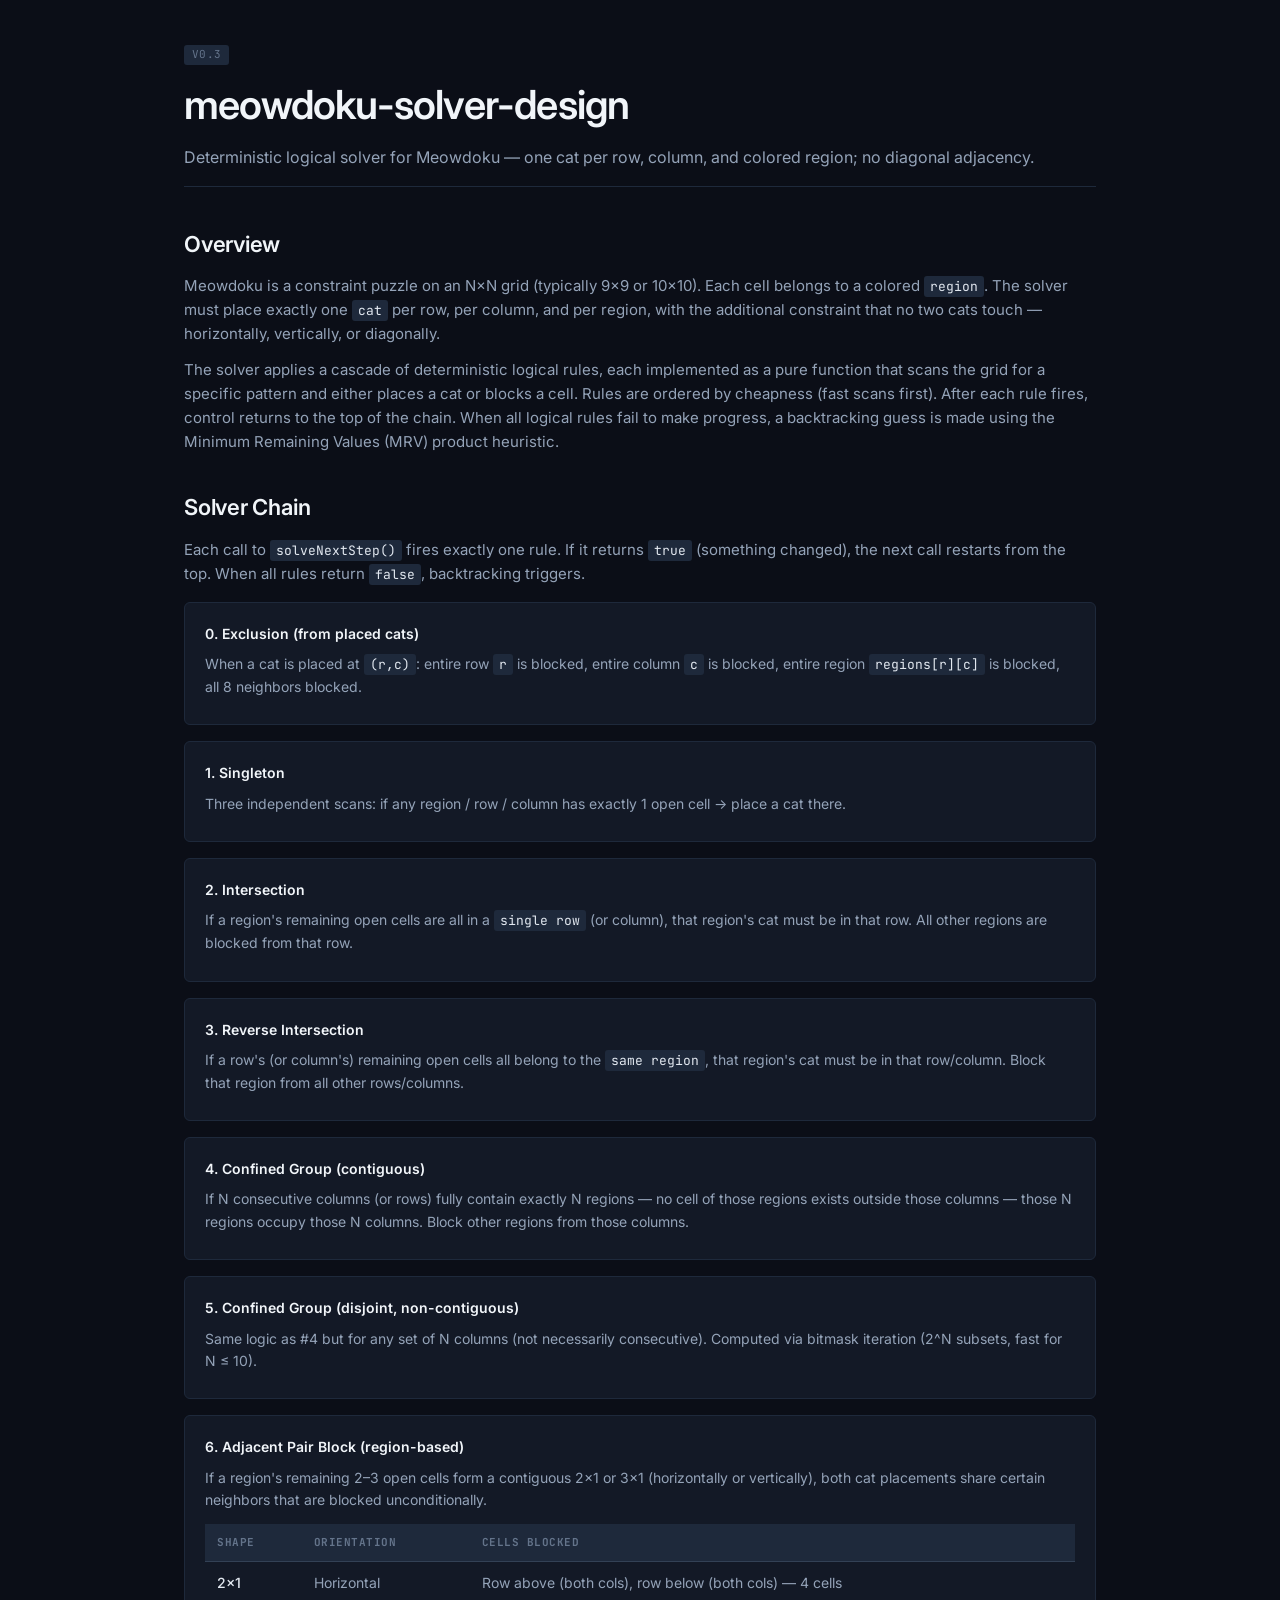
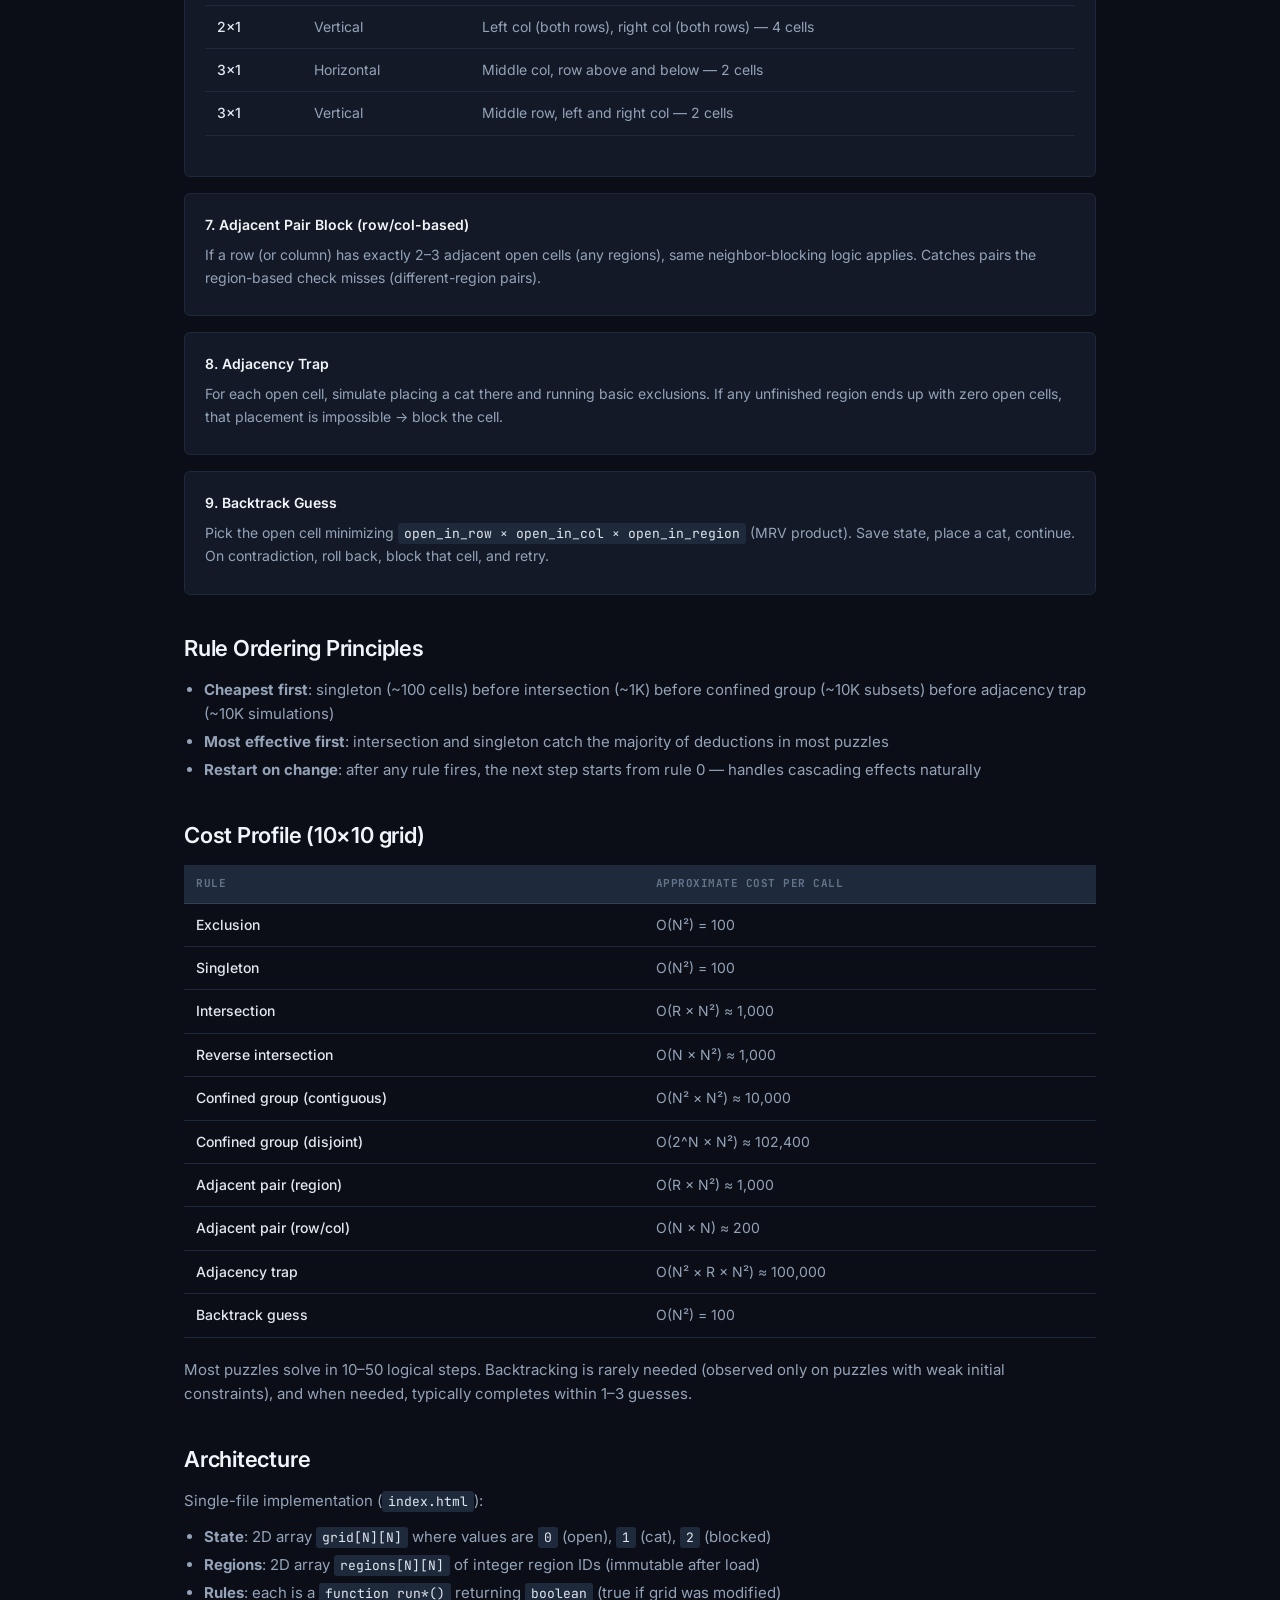
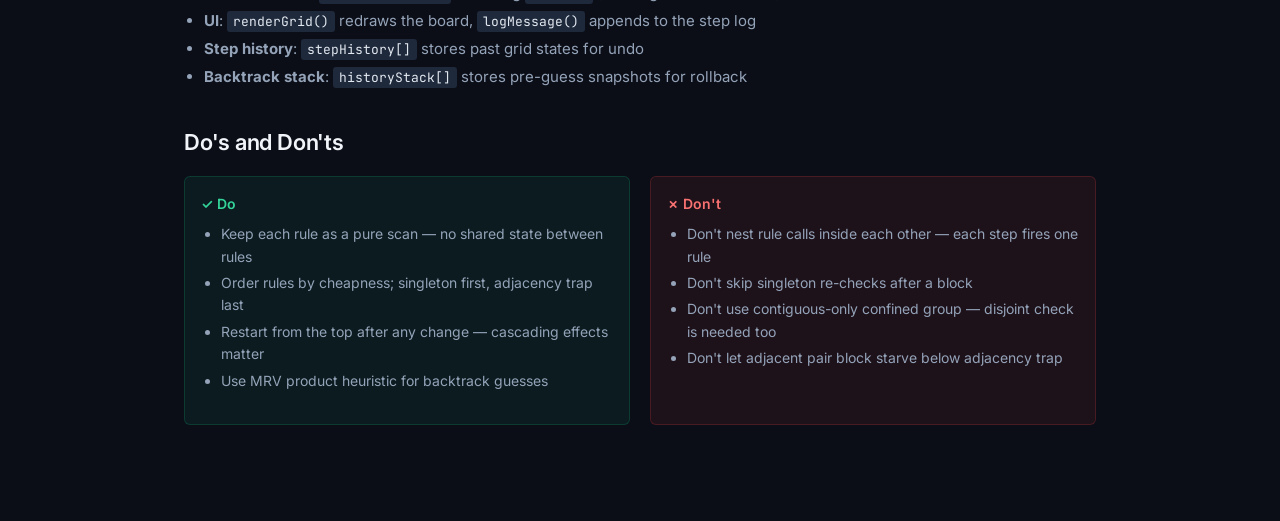
==== design.html @ a6d2b467 "Add design.html — solver architecture reference page" ====
<!DOCTYPE html>
<html lang="en">
<head>
<meta charset="UTF-8">
<meta name="viewport" content="width=device-width, initial-scale=1.0">
<title>Meowdoku Solver — Design</title>
<style>
  @import url('https://fonts.googleapis.com/css2?family=Inter:wght@400;500;600;700&family=JetBrains+Mono:wght@400;500&display=swap');
  * { margin: 0; padding: 0; box-sizing: border-box; }
  body { background: #0b0e17; color: #e2e8f0; font-family: Inter, system-ui, sans-serif; line-height: 1.6; padding: 0; }
  .container { max-width: 960px; margin: 0 auto; padding: 40px 24px 80px; }
  h1 { font-size: 40px; font-weight: 600; letter-spacing: -0.8px; margin-bottom: 8px; color: #f1f5f9; }
  .subtitle { color: #94a3b8; font-size: 16px; margin-bottom: 40px; border-bottom: 1px solid #1e293b; padding-bottom: 16px; }
  h2 { font-size: 22px; font-weight: 600; letter-spacing: -0.22px; margin-top: 36px; margin-bottom: 12px; color: #f1f5f9; }
  h3 { font-size: 16px; font-weight: 600; margin-top: 24px; margin-bottom: 8px; color: #cbd5e1; }
  p, li { color: #94a3b8; font-size: 15px; }
  p { margin-bottom: 12px; }
  ul, ol { padding-left: 20px; margin-bottom: 16px; }
  li { margin-bottom: 4px; }
  .mono { font-family: 'JetBrains Mono', monospace; font-size: 13px; color: #e2e8f0; background: #1e293b; padding: 2px 6px; border-radius: 3px; }
  .tag { display: inline-block; background: #1e293b; color: #64748b; font-family: 'JetBrains Mono', monospace; font-size: 11px; padding: 1px 8px; border-radius: 3px; letter-spacing: 0.3px; text-transform: uppercase; margin-bottom: 8px; }
  table { width: 100%; border-collapse: collapse; margin: 12px 0 20px; font-size: 14px; }
  th { background: #1e293b; color: #64748b; font-family: 'JetBrains Mono', monospace; font-size: 11px; text-transform: uppercase; letter-spacing: 0.5px; padding: 10px 12px; text-align: left; border-bottom: 1px solid #334155; }
  td { padding: 10px 12px; border-bottom: 1px solid #1e293b; color: #94a3b8; }
  td:first-child { color: #e2e8f0; font-weight: 500; }
  .card { background: #131926; border: 1px solid #1e293b; border-radius: 6px; padding: 20px; margin: 16px 0; }
  .card-title { font-size: 14px; font-weight: 600; color: #f1f5f9; margin-bottom: 8px; }
  .card p { margin-bottom: 6px; font-size: 14px; }
  .do-dont { display: grid; grid-template-columns: 1fr 1fr; gap: 20px; margin: 16px 0; }
  .do-box { background: rgba(16,185,129,0.08); border: 1px solid rgba(16,185,129,0.2); border-radius: 6px; padding: 16px; }
  .dont-box { background: rgba(239,68,68,0.08); border: 1px solid rgba(239,68,68,0.2); border-radius: 6px; padding: 16px; }
  .do-box .card-title { color: #34d399; }
  .dont-box .card-title { color: #f87171; }
  .do-box li, .dont-box li { font-size: 14px; }
  .rule-table td:nth-child(2) { font-family: 'JetBrains Mono', monospace; font-size: 12px; color: #64748b; }
  @media (max-width: 640px) { .do-dont { grid-template-columns: 1fr; } }
</style>
</head>
<body>
<div class="container">
  <span class="tag">v0.3</span>
  <h1>meowdoku-solver-design</h1>
  <div class="subtitle">Deterministic logical solver for Meowdoku — one cat per row, column, and colored region; no diagonal adjacency.</div>

  <h2>Overview</h2>
  <p>Meowdoku is a constraint puzzle on an N×N grid (typically 9×9 or 10×10). Each cell belongs to a colored <span class="mono">region</span>. The solver must place exactly one <span class="mono">cat</span> per row, per column, and per region, with the additional constraint that no two cats touch — horizontally, vertically, or diagonally.</p>
  <p>The solver applies a cascade of deterministic logical rules, each implemented as a pure function that scans the grid for a specific pattern and either places a cat or blocks a cell. Rules are ordered by cheapness (fast scans first). After each rule fires, control returns to the top of the chain. When all logical rules fail to make progress, a backtracking guess is made using the Minimum Remaining Values (MRV) product heuristic.</p>

  <h2>Solver Chain</h2>
  <p>Each call to <span class="mono">solveNextStep()</span> fires exactly one rule. If it returns <span class="mono">true</span> (something changed), the next call restarts from the top. When all rules return <span class="mono">false</span>, backtracking triggers.</p>

  <div class="card">
    <div class="card-title">0. Exclusion (from placed cats)</div>
    <p>When a cat is placed at <span class="mono">(r,c)</span>: entire row <span class="mono">r</span> is blocked, entire column <span class="mono">c</span> is blocked, entire region <span class="mono">regions[r][c]</span> is blocked, all 8 neighbors blocked.</p>
  </div>

  <div class="card">
    <div class="card-title">1. Singleton</div>
    <p>Three independent scans: if any region / row / column has exactly 1 open cell → place a cat there.</p>
  </div>

  <div class="card">
    <div class="card-title">2. Intersection</div>
    <p>If a region's remaining open cells are all in a <span class="mono">single row</span> (or column), that region's cat must be in that row. All other regions are blocked from that row.</p>
  </div>

  <div class="card">
    <div class="card-title">3. Reverse Intersection</div>
    <p>If a row's (or column's) remaining open cells all belong to the <span class="mono">same region</span>, that region's cat must be in that row/column. Block that region from all other rows/columns.</p>
  </div>

  <div class="card">
    <div class="card-title">4. Confined Group (contiguous)</div>
    <p>If N consecutive columns (or rows) fully contain exactly N regions — no cell of those regions exists outside those columns — those N regions occupy those N columns. Block other regions from those columns.</p>
  </div>

  <div class="card">
    <div class="card-title">5. Confined Group (disjoint, non-contiguous)</div>
    <p>Same logic as #4 but for any set of N columns (not necessarily consecutive). Computed via bitmask iteration (2^N subsets, fast for N ≤ 10).</p>
  </div>

  <div class="card">
    <div class="card-title">6. Adjacent Pair Block (region-based)</div>
    <p>If a region's remaining 2–3 open cells form a contiguous 2×1 or 3×1 (horizontally or vertically), both cat placements share certain neighbors that are blocked unconditionally.</p>
    <table>
      <tr><th>Shape</th><th>Orientation</th><th>Cells blocked</th></tr>
      <tr><td>2×1</td><td>Horizontal</td><td>Row above (both cols), row below (both cols) — 4 cells</td></tr>
      <tr><td>2×1</td><td>Vertical</td><td>Left col (both rows), right col (both rows) — 4 cells</td></tr>
      <tr><td>3×1</td><td>Horizontal</td><td>Middle col, row above and below — 2 cells</td></tr>
      <tr><td>3×1</td><td>Vertical</td><td>Middle row, left and right col — 2 cells</td></tr>
    </table>
  </div>

  <div class="card">
    <div class="card-title">7. Adjacent Pair Block (row/col-based)</div>
    <p>If a row (or column) has exactly 2–3 adjacent open cells (any regions), same neighbor-blocking logic applies. Catches pairs the region-based check misses (different-region pairs).</p>
  </div>

  <div class="card">
    <div class="card-title">8. Adjacency Trap</div>
    <p>For each open cell, simulate placing a cat there and running basic exclusions. If any unfinished region ends up with zero open cells, that placement is impossible → block the cell.</p>
  </div>

  <div class="card">
    <div class="card-title">9. Backtrack Guess</div>
    <p>Pick the open cell minimizing <span class="mono">open_in_row × open_in_col × open_in_region</span> (MRV product). Save state, place a cat, continue. On contradiction, roll back, block that cell, and retry.</p>
  </div>

  <h2>Rule Ordering Principles</h2>
  <ul>
    <li><strong>Cheapest first</strong>: singleton (~100 cells) before intersection (~1K) before confined group (~10K subsets) before adjacency trap (~10K simulations)</li>
    <li><strong>Most effective first</strong>: intersection and singleton catch the majority of deductions in most puzzles</li>
    <li><strong>Restart on change</strong>: after any rule fires, the next step starts from rule 0 — handles cascading effects naturally</li>
  </ul>

  <h2>Cost Profile (10×10 grid)</h2>
  <table>
    <tr><th>Rule</th><th>Approximate cost per call</th></tr>
    <tr><td>Exclusion</td><td>O(N²) = 100</td></tr>
    <tr><td>Singleton</td><td>O(N²) = 100</td></tr>
    <tr><td>Intersection</td><td>O(R × N²) ≈ 1,000</td></tr>
    <tr><td>Reverse intersection</td><td>O(N × N²) ≈ 1,000</td></tr>
    <tr><td>Confined group (contiguous)</td><td>O(N² × N²) ≈ 10,000</td></tr>
    <tr><td>Confined group (disjoint)</td><td>O(2^N × N²) ≈ 102,400</td></tr>
    <tr><td>Adjacent pair (region)</td><td>O(R × N²) ≈ 1,000</td></tr>
    <tr><td>Adjacent pair (row/col)</td><td>O(N × N) ≈ 200</td></tr>
    <tr><td>Adjacency trap</td><td>O(N² × R × N²) ≈ 100,000</td></tr>
    <tr><td>Backtrack guess</td><td>O(N²) = 100</td></tr>
  </table>
  <p>Most puzzles solve in 10–50 logical steps. Backtracking is rarely needed (observed only on puzzles with weak initial constraints), and when needed, typically completes within 1–3 guesses.</p>

  <h2>Architecture</h2>
  <p>Single-file implementation (<span class="mono">index.html</span>):</p>
  <ul>
    <li><strong>State</strong>: 2D array <span class="mono">grid[N][N]</span> where values are <span class="mono">0</span> (open), <span class="mono">1</span> (cat), <span class="mono">2</span> (blocked)</li>
    <li><strong>Regions</strong>: 2D array <span class="mono">regions[N][N]</span> of integer region IDs (immutable after load)</li>
    <li><strong>Rules</strong>: each is a <span class="mono">function run*()</span> returning <span class="mono">boolean</span> (true if grid was modified)</li>
    <li><strong>UI</strong>: <span class="mono">renderGrid()</span> redraws the board, <span class="mono">logMessage()</span> appends to the step log</li>
    <li><strong>Step history</strong>: <span class="mono">stepHistory[]</span> stores past grid states for undo</li>
    <li><strong>Backtrack stack</strong>: <span class="mono">historyStack[]</span> stores pre-guess snapshots for rollback</li>
  </ul>

  <h2>Do's and Don'ts</h2>
  <div class="do-dont">
    <div class="do-box">
      <div class="card-title">✓ Do</div>
      <ul>
        <li>Keep each rule as a pure scan — no shared state between rules</li>
        <li>Order rules by cheapness; singleton first, adjacency trap last</li>
        <li>Restart from the top after any change — cascading effects matter</li>
        <li>Use MRV product heuristic for backtrack guesses</li>
      </ul>
    </div>
    <div class="dont-box">
      <div class="card-title">✗ Don't</div>
      <ul>
        <li>Don't nest rule calls inside each other — each step fires one rule</li>
        <li>Don't skip singleton re-checks after a block</li>
        <li>Don't use contiguous-only confined group — disjoint check is needed too</li>
        <li>Don't let adjacent pair block starve below adjacency trap</li>
      </ul>
    </div>
  </div>
</div>
</body>
</html>
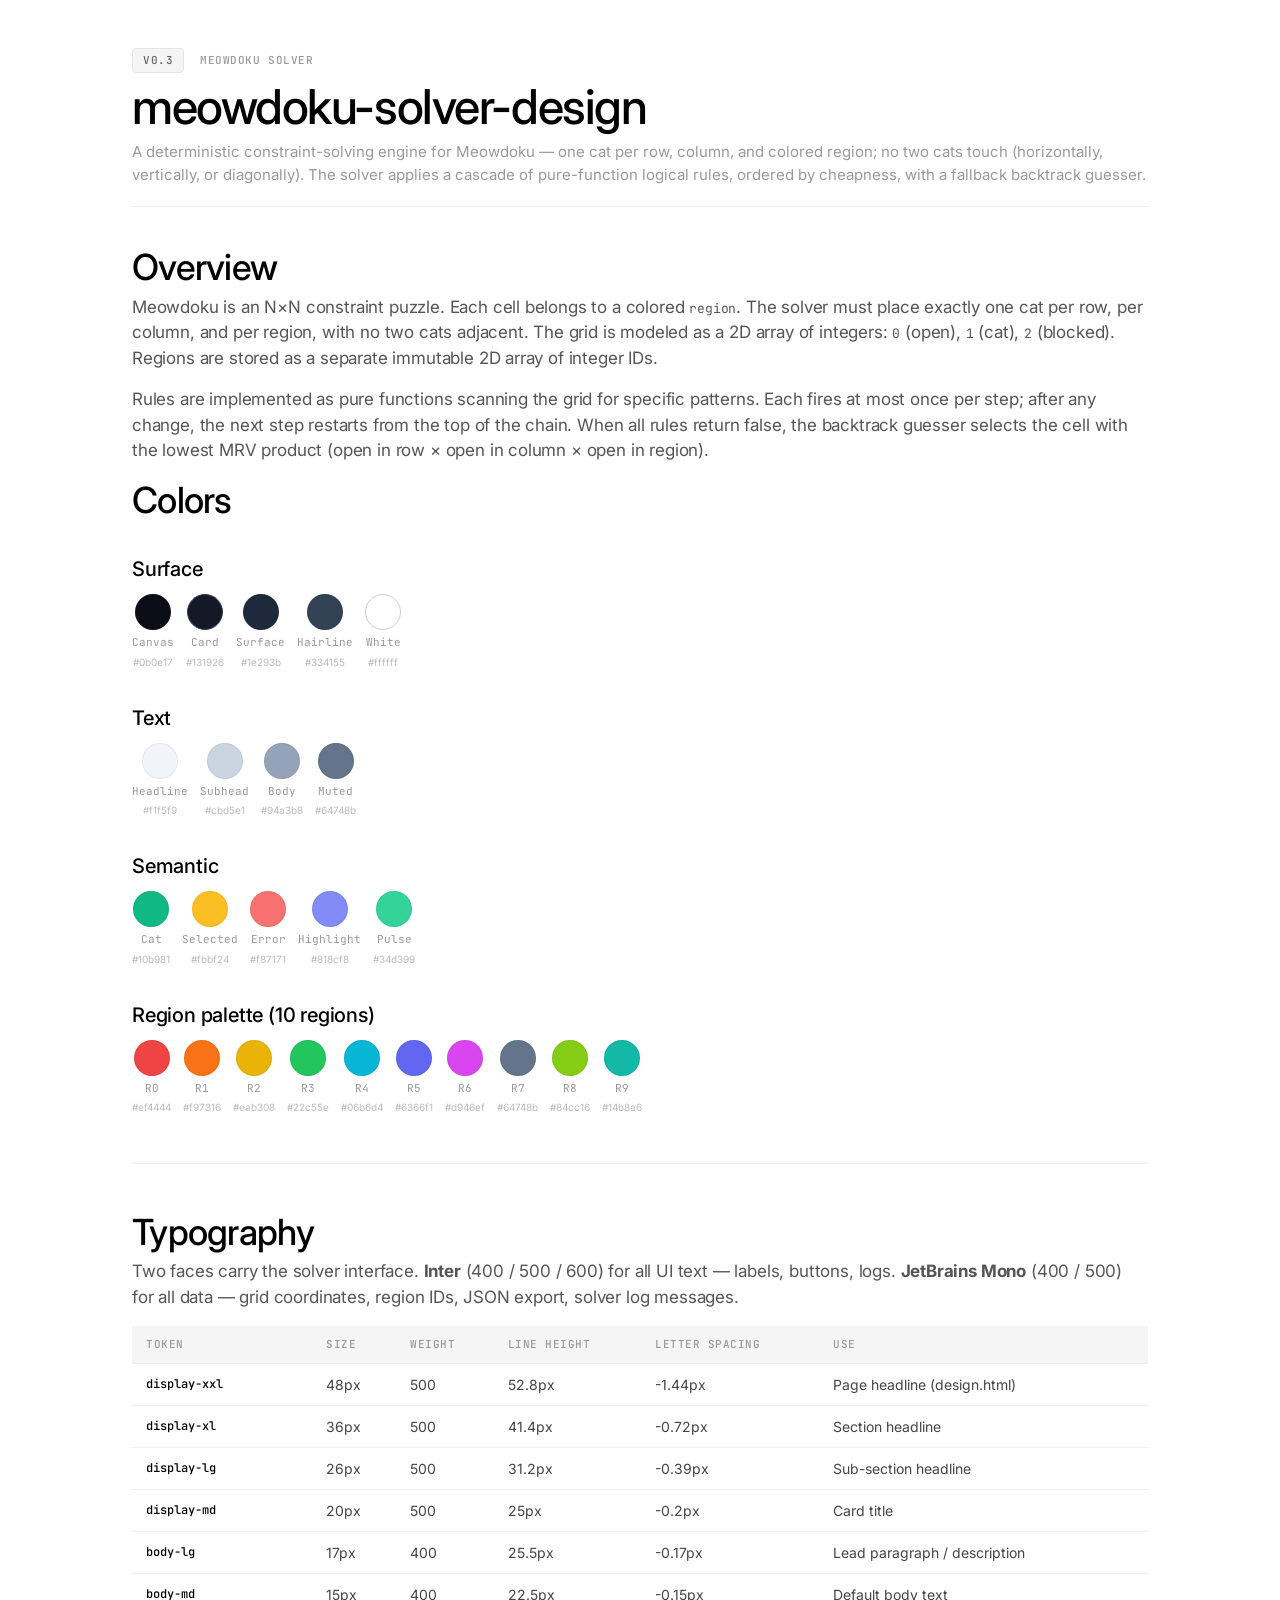
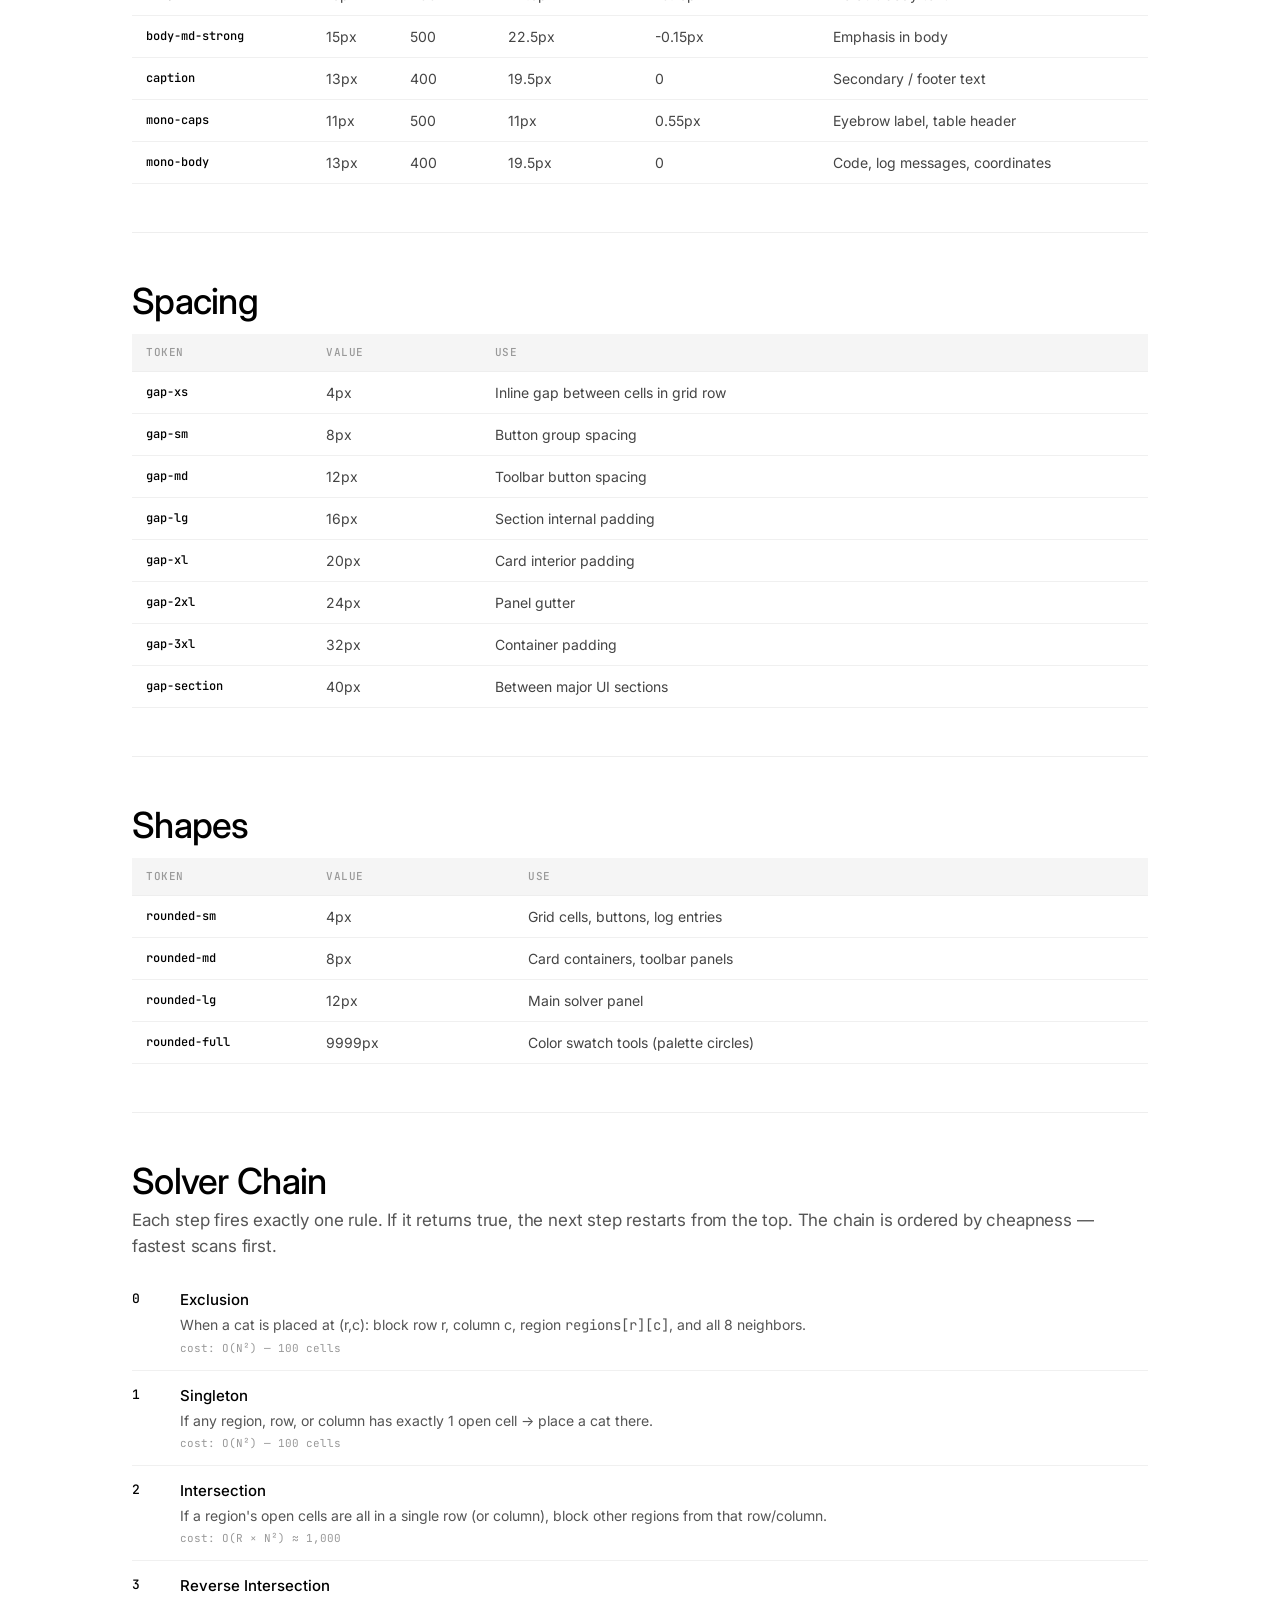
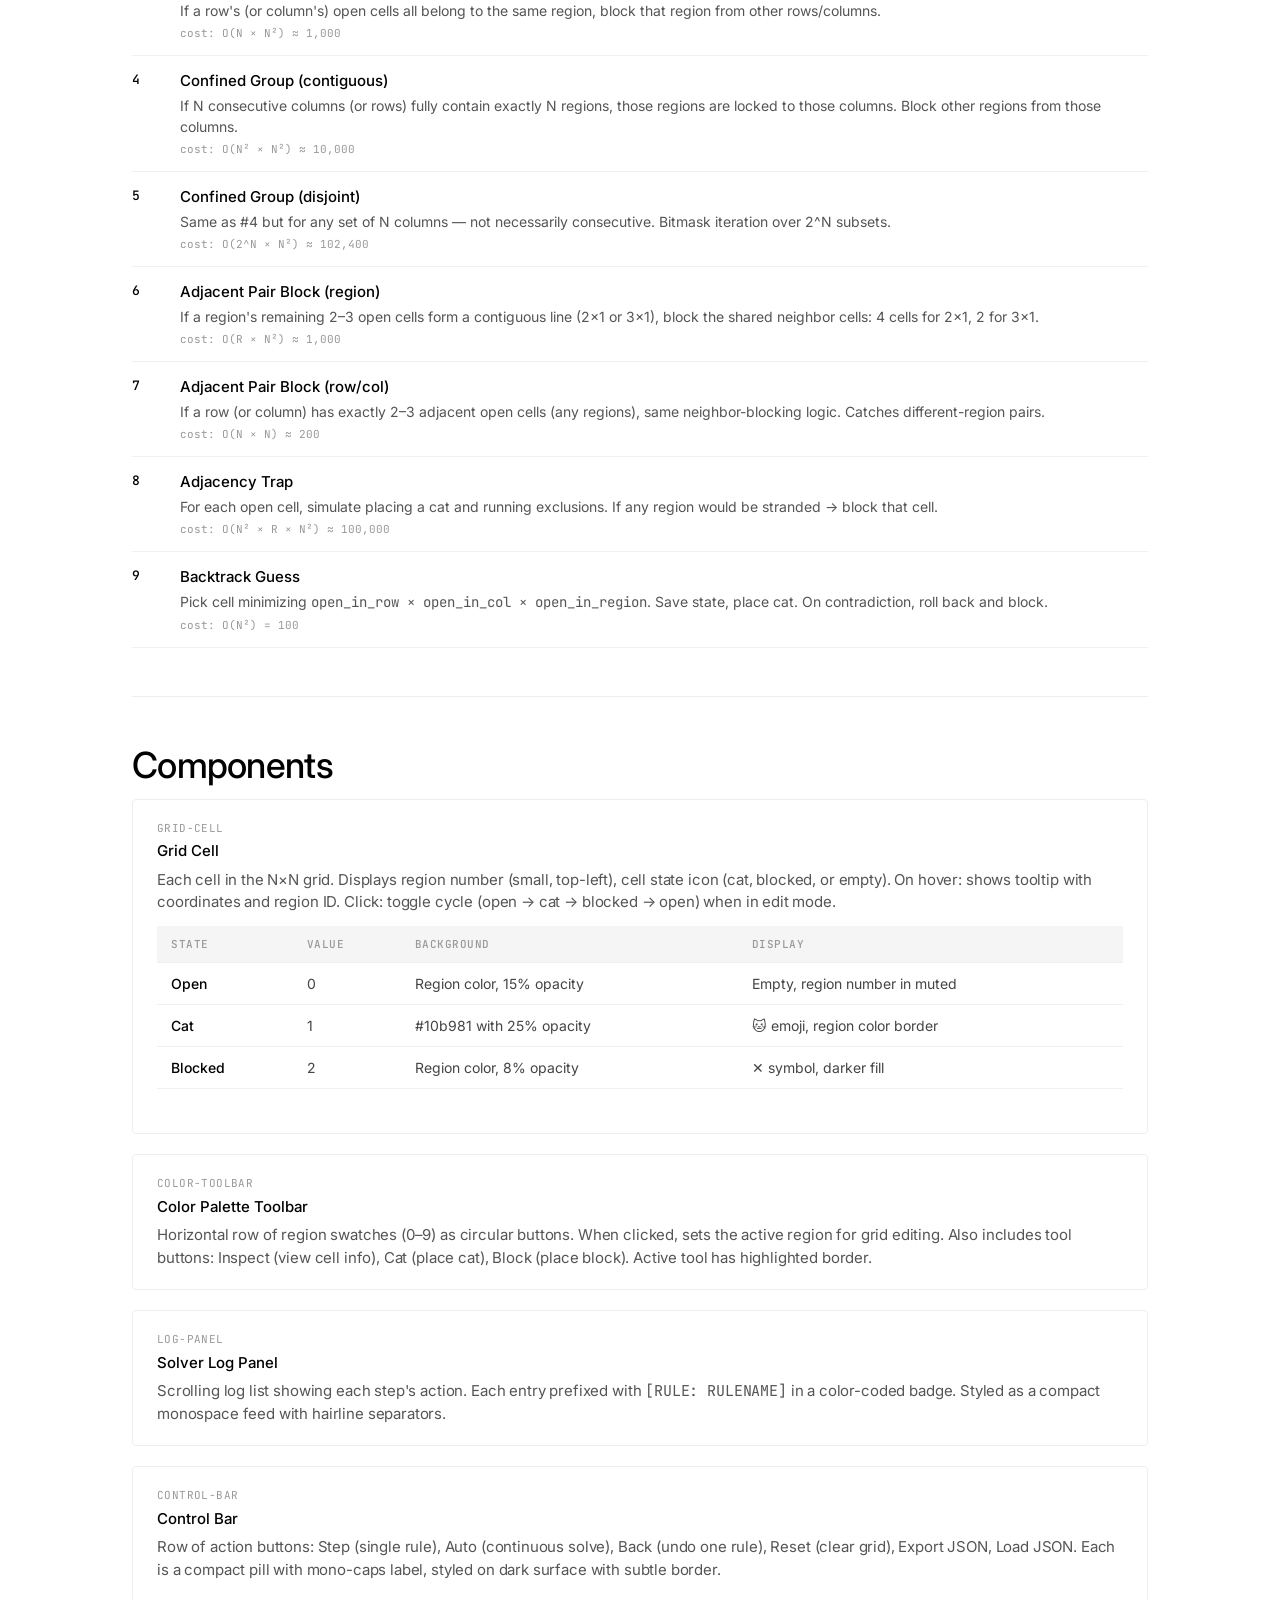
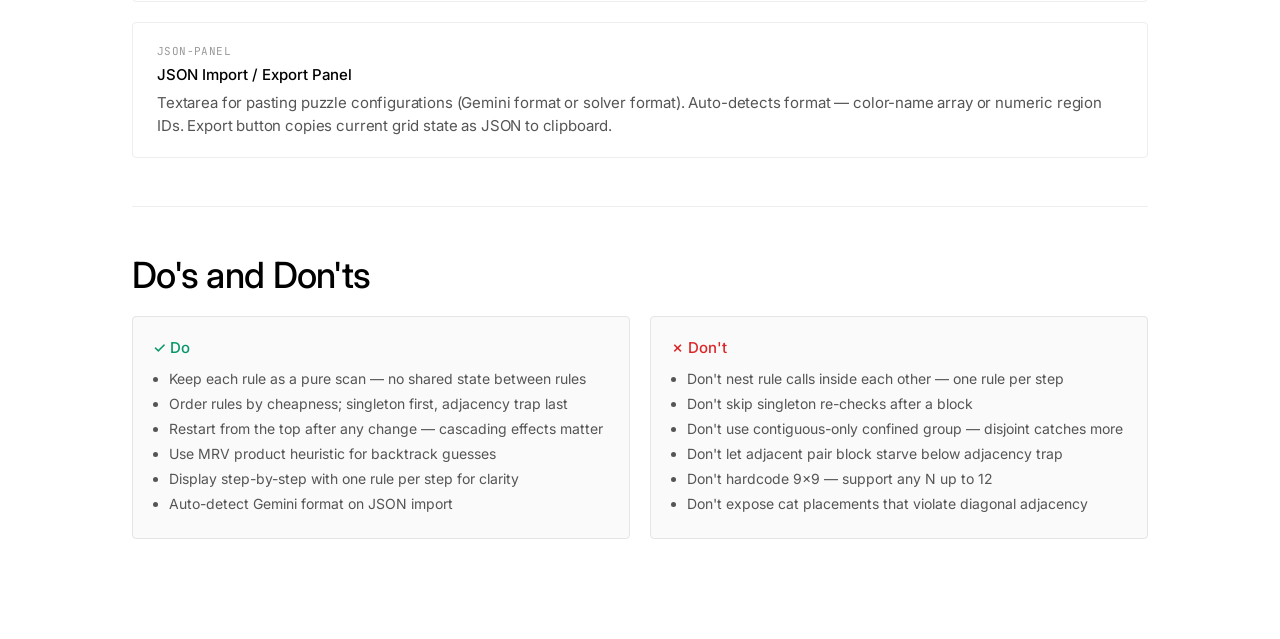
==== commit ee254592: "Rebuild design.html with structured design-system style matching DESIGN.md" ====
--- a/design.html
+++ b/design.html
@@ -3,144 +3,320 @@
 <head>
 <meta charset="UTF-8">
 <meta name="viewport" content="width=device-width, initial-scale=1.0">
-<title>Meowdoku Solver — Design</title>
+<title>Meowdoku Solver — Design System</title>
 <style>
   @import url('https://fonts.googleapis.com/css2?family=Inter:wght@400;500;600;700&family=JetBrains+Mono:wght@400;500&display=swap');
   * { margin: 0; padding: 0; box-sizing: border-box; }
-  body { background: #0b0e17; color: #e2e8f0; font-family: Inter, system-ui, sans-serif; line-height: 1.6; padding: 0; }
-  .container { max-width: 960px; margin: 0 auto; padding: 40px 24px 80px; }
-  h1 { font-size: 40px; font-weight: 600; letter-spacing: -0.8px; margin-bottom: 8px; color: #f1f5f9; }
-  .subtitle { color: #94a3b8; font-size: 16px; margin-bottom: 40px; border-bottom: 1px solid #1e293b; padding-bottom: 16px; }
-  h2 { font-size: 22px; font-weight: 600; letter-spacing: -0.22px; margin-top: 36px; margin-bottom: 12px; color: #f1f5f9; }
-  h3 { font-size: 16px; font-weight: 600; margin-top: 24px; margin-bottom: 8px; color: #cbd5e1; }
-  p, li { color: #94a3b8; font-size: 15px; }
-  p { margin-bottom: 12px; }
-  ul, ol { padding-left: 20px; margin-bottom: 16px; }
-  li { margin-bottom: 4px; }
-  .mono { font-family: 'JetBrains Mono', monospace; font-size: 13px; color: #e2e8f0; background: #1e293b; padding: 2px 6px; border-radius: 3px; }
-  .tag { display: inline-block; background: #1e293b; color: #64748b; font-family: 'JetBrains Mono', monospace; font-size: 11px; padding: 1px 8px; border-radius: 3px; letter-spacing: 0.3px; text-transform: uppercase; margin-bottom: 8px; }
-  table { width: 100%; border-collapse: collapse; margin: 12px 0 20px; font-size: 14px; }
-  th { background: #1e293b; color: #64748b; font-family: 'JetBrains Mono', monospace; font-size: 11px; text-transform: uppercase; letter-spacing: 0.5px; padding: 10px 12px; text-align: left; border-bottom: 1px solid #334155; }
-  td { padding: 10px 12px; border-bottom: 1px solid #1e293b; color: #94a3b8; }
-  td:first-child { color: #e2e8f0; font-weight: 500; }
-  .card { background: #131926; border: 1px solid #1e293b; border-radius: 6px; padding: 20px; margin: 16px 0; }
-  .card-title { font-size: 14px; font-weight: 600; color: #f1f5f9; margin-bottom: 8px; }
-  .card p { margin-bottom: 6px; font-size: 14px; }
-  .do-dont { display: grid; grid-template-columns: 1fr 1fr; gap: 20px; margin: 16px 0; }
-  .do-box { background: rgba(16,185,129,0.08); border: 1px solid rgba(16,185,129,0.2); border-radius: 6px; padding: 16px; }
-  .dont-box { background: rgba(239,68,68,0.08); border: 1px solid rgba(239,68,68,0.2); border-radius: 6px; padding: 16px; }
-  .do-box .card-title { color: #34d399; }
-  .dont-box .card-title { color: #f87171; }
-  .do-box li, .dont-box li { font-size: 14px; }
-  .rule-table td:nth-child(2) { font-family: 'JetBrains Mono', monospace; font-size: 12px; color: #64748b; }
+  body { background: #ffffff; color: #000000; font-family: Inter, system-ui, sans-serif; line-height: 1.5; }
+  .container { max-width: 1080px; margin: 0 auto; padding: 48px 32px 80px; }
+
+  /* ─── Typography ─── */
+  .display-xxl { font-size: 48px; font-weight: 500; line-height: 1.1; letter-spacing: -1.44px; margin-bottom: 8px; }
+  .display-xl  { font-size: 36px; font-weight: 500; line-height: 1.15; letter-spacing: -0.72px; margin-bottom: 6px; }
+  .display-lg  { font-size: 26px; font-weight: 500; line-height: 1.2; letter-spacing: -0.39px; margin-top: 48px; margin-bottom: 12px; }
+  .display-md  { font-size: 20px; font-weight: 500; line-height: 1.25; letter-spacing: -0.2px; margin-top: 36px; margin-bottom: 8px; }
+  .body-lg    { font-size: 17px; font-weight: 400; line-height: 1.5; letter-spacing: -0.17px; color: #555555; margin-bottom: 16px; }
+  .body-md    { font-size: 15px; font-weight: 400; line-height: 1.5; letter-spacing: -0.15px; color: #555555; }
+  .caption    { font-size: 13px; font-weight: 400; line-height: 1.5; color: #999999; }
+  .mono-caps  { font-family: 'JetBrains Mono', monospace; font-size: 11px; font-weight: 500; text-transform: uppercase; letter-spacing: 0.55px; color: #999999; }
+
+  /* ─── Layout ─── */
+  .meta-bar { display: flex; gap: 16px; align-items: center; margin-bottom: 8px; flex-wrap: wrap; }
+  .badge { display: inline-block; background: #f5f5f5; color: #666666; font-family: 'JetBrains Mono', monospace; font-size: 11px; font-weight: 500; text-transform: uppercase; letter-spacing: 0.5px; padding: 3px 10px; border-radius: 4px; border: 1px solid #e5e5e5; }
+  .subtitle { color: #999999; font-size: 15px; margin-bottom: 40px; border-bottom: 1px solid #eeeeee; padding-bottom: 20px; }
+
+  /* ─── Swatch ─── */
+  .swatch-row { display: flex; gap: 12px; flex-wrap: wrap; margin: 12px 0 20px; }
+  .swatch { display: flex; flex-direction: column; align-items: center; gap: 4px; }
+  .swatch-circle { width: 36px; height: 36px; border-radius: 50%; border: 1px solid rgba(0,0,0,0.06); }
+  .swatch-label { font-size: 11px; font-family: 'JetBrains Mono', monospace; color: #999999; }
+  .swatch-token { font-size: 10px; color: #bbbbbb; }
+
+  /* ─── Tables ─── */
+  table { width: 100%; border-collapse: collapse; margin: 12px 0 24px; font-size: 14px; }
+  th { background: #f5f5f5; color: #999999; font-family: 'JetBrains Mono', monospace; font-size: 11px; text-transform: uppercase; letter-spacing: 0.5px; padding: 10px 14px; text-align: left; border-bottom: 1px solid #eeeeee; font-weight: 500; }
+  td { padding: 10px 14px; border-bottom: 1px solid #f0f0f0; color: #444444; font-size: 14px; }
+  td:first-child { font-weight: 500; color: #000000; }
+  .token-col { font-family: 'JetBrains Mono', monospace; font-size: 12px; color: #666666; width: 180px; }
+
+  /* ─── Cards ─── */
+  .card { background: #ffffff; border: 1px solid #eeeeee; border-radius: 4px; padding: 20px 24px; margin: 12px 0 20px; }
+  .card-title { font-size: 15px; font-weight: 500; margin-bottom: 6px; }
+  .card-mono { font-family: 'JetBrains Mono', monospace; font-size: 11px; text-transform: uppercase; letter-spacing: 0.4px; color: #999999; margin-bottom: 4px; }
+
+  /* ─── Rule components ─── */
+  .rule-step { display: flex; gap: 16px; padding: 14px 0; border-bottom: 1px solid #f0f0f0; align-items: flex-start; }
+  .rule-num { font-family: 'JetBrains Mono', monospace; font-size: 13px; font-weight: 500; color: #000000; min-width: 32px; }
+  .rule-content { flex: 1; }
+  .rule-name { font-weight: 500; font-size: 15px; }
+  .rule-desc { font-size: 14px; color: #555555; margin-top: 2px; }
+  .rule-cost { font-family: 'JetBrains Mono', monospace; font-size: 11px; color: #999999; margin-top: 4px; }
+
+  /* ─── Do/Dont ─── */
+  .do-dont { display: grid; grid-template-columns: 1fr 1fr; gap: 20px; margin: 20px 0; }
+  .do-box { background: #fafafa; border: 1px solid #e5e5e5; border-radius: 4px; padding: 20px; }
+  .dont-box { background: #fafafa; border: 1px solid #e5e5e5; border-radius: 4px; padding: 20px; }
+  .do-box .card-title { color: #059669; }
+  .dont-box .card-title { color: #dc2626; }
+  .do-box ul, .dont-box ul { padding-left: 16px; margin-top: 8px; }
+  .do-box li, .dont-box li { font-size: 14px; color: #555555; margin-bottom: 4px; }
+
+  /* ─── Grid preview ─── */
+  .grid-preview { display: inline-grid; gap: 2px; margin: 8px 0; }
+  .grid-preview .row { display: flex; gap: 2px; }
+  .grid-preview .cell { width: 28px; height: 28px; border-radius: 3px; display: flex; align-items: center; justify-content: center; font-size: 10px; font-family: 'JetBrains Mono', monospace; position: relative; }
+  .grid-preview .cat { background: #10b981; color: #fff; }
+  .grid-preview .blocked { background: #1e293b; color: #475569; }
+  .grid-preview .open { background: #1e293b; border: 1px solid #334155; }
+
+  .section-divider { border: none; border-top: 1px solid #eeeeee; margin: 48px 0; }
+
   @media (max-width: 640px) { .do-dont { grid-template-columns: 1fr; } }
 </style>
 </head>
 <body>
 <div class="container">
-  <span class="tag">v0.3</span>
-  <h1>meowdoku-solver-design</h1>
-  <div class="subtitle">Deterministic logical solver for Meowdoku — one cat per row, column, and colored region; no diagonal adjacency.</div>
-
-  <h2>Overview</h2>
-  <p>Meowdoku is a constraint puzzle on an N×N grid (typically 9×9 or 10×10). Each cell belongs to a colored <span class="mono">region</span>. The solver must place exactly one <span class="mono">cat</span> per row, per column, and per region, with the additional constraint that no two cats touch — horizontally, vertically, or diagonally.</p>
-  <p>The solver applies a cascade of deterministic logical rules, each implemented as a pure function that scans the grid for a specific pattern and either places a cat or blocks a cell. Rules are ordered by cheapness (fast scans first). After each rule fires, control returns to the top of the chain. When all logical rules fail to make progress, a backtracking guess is made using the Minimum Remaining Values (MRV) product heuristic.</p>
-
-  <h2>Solver Chain</h2>
-  <p>Each call to <span class="mono">solveNextStep()</span> fires exactly one rule. If it returns <span class="mono">true</span> (something changed), the next call restarts from the top. When all rules return <span class="mono">false</span>, backtracking triggers.</p>
-
-  <div class="card">
-    <div class="card-title">0. Exclusion (from placed cats)</div>
-    <p>When a cat is placed at <span class="mono">(r,c)</span>: entire row <span class="mono">r</span> is blocked, entire column <span class="mono">c</span> is blocked, entire region <span class="mono">regions[r][c]</span> is blocked, all 8 neighbors blocked.</p>
-  </div>
-
-  <div class="card">
-    <div class="card-title">1. Singleton</div>
-    <p>Three independent scans: if any region / row / column has exactly 1 open cell → place a cat there.</p>
-  </div>
-
-  <div class="card">
-    <div class="card-title">2. Intersection</div>
-    <p>If a region's remaining open cells are all in a <span class="mono">single row</span> (or column), that region's cat must be in that row. All other regions are blocked from that row.</p>
-  </div>
-
-  <div class="card">
-    <div class="card-title">3. Reverse Intersection</div>
-    <p>If a row's (or column's) remaining open cells all belong to the <span class="mono">same region</span>, that region's cat must be in that row/column. Block that region from all other rows/columns.</p>
-  </div>
-
-  <div class="card">
-    <div class="card-title">4. Confined Group (contiguous)</div>
-    <p>If N consecutive columns (or rows) fully contain exactly N regions — no cell of those regions exists outside those columns — those N regions occupy those N columns. Block other regions from those columns.</p>
-  </div>
-
-  <div class="card">
-    <div class="card-title">5. Confined Group (disjoint, non-contiguous)</div>
-    <p>Same logic as #4 but for any set of N columns (not necessarily consecutive). Computed via bitmask iteration (2^N subsets, fast for N ≤ 10).</p>
-  </div>
-
-  <div class="card">
-    <div class="card-title">6. Adjacent Pair Block (region-based)</div>
-    <p>If a region's remaining 2–3 open cells form a contiguous 2×1 or 3×1 (horizontally or vertically), both cat placements share certain neighbors that are blocked unconditionally.</p>
+
+  <!-- ─── Front Matter ─── -->
+  <div class="meta-bar">
+    <span class="badge">v0.3</span>
+    <span class="mono-caps">meowdoku solver</span>
+  </div>
+  <h1 class="display-xxl">meowdoku-solver-design</h1>
+  <div class="subtitle">A deterministic constraint-solving engine for Meowdoku — one cat per row, column, and colored region; no two cats touch (horizontally, vertically, or diagonally). The solver applies a cascade of pure-function logical rules, ordered by cheapness, with a fallback backtrack guesser.</div>
+
+  <!-- ─── Overview ─── -->
+  <h2 class="display-xl">Overview</h2>
+  <p class="body-lg">Meowdoku is an N×N constraint puzzle. Each cell belongs to a colored <span style="font-family:'JetBrains Mono',monospace;font-size:13px;">region</span>. The solver must place exactly one cat per row, per column, and per region, with no two cats adjacent. The grid is modeled as a 2D array of integers: <span style="font-family:'JetBrains Mono',monospace;font-size:13px;">0</span> (open), <span style="font-family:'JetBrains Mono',monospace;font-size:13px;">1</span> (cat), <span style="font-family:'JetBrains Mono',monospace;font-size:13px;">2</span> (blocked). Regions are stored as a separate immutable 2D array of integer IDs.</p>
+  <p class="body-lg">Rules are implemented as pure functions scanning the grid for specific patterns. Each fires at most once per step; after any change, the next step restarts from the top of the chain. When all rules return false, the backtrack guesser selects the cell with the lowest MRV product (open in row × open in column × open in region).</p>
+
+  <!-- ─── Colors ─── -->
+  <h2 class="display-xl">Colors</h2>
+
+  <h3 class="display-md">Surface</h3>
+  <div class="swatch-row">
+    <div class="swatch"><div class="swatch-circle" style="background:#0b0e17"></div><span class="swatch-label">Canvas</span><span class="swatch-token">#0b0e17</span></div>
+    <div class="swatch"><div class="swatch-circle" style="background:#131926;border-color:#334155"></div><span class="swatch-label">Card</span><span class="swatch-token">#131926</span></div>
+    <div class="swatch"><div class="swatch-circle" style="background:#1e293b"></div><span class="swatch-label">Surface</span><span class="swatch-token">#1e293b</span></div>
+    <div class="swatch"><div class="swatch-circle" style="background:#334155"></div><span class="swatch-label">Hairline</span><span class="swatch-token">#334155</span></div>
+    <div class="swatch"><div class="swatch-circle" style="background:#ffffff;border-color:#cccccc"></div><span class="swatch-label">White</span><span class="swatch-token">#ffffff</span></div>
+  </div>
+
+  <h3 class="display-md">Text</h3>
+  <div class="swatch-row">
+    <div class="swatch"><div class="swatch-circle" style="background:#f1f5f9"></div><span class="swatch-label">Headline</span><span class="swatch-token">#f1f5f9</span></div>
+    <div class="swatch"><div class="swatch-circle" style="background:#cbd5e1"></div><span class="swatch-label">Subhead</span><span class="swatch-token">#cbd5e1</span></div>
+    <div class="swatch"><div class="swatch-circle" style="background:#94a3b8"></div><span class="swatch-label">Body</span><span class="swatch-token">#94a3b8</span></div>
+    <div class="swatch"><div class="swatch-circle" style="background:#64748b"></div><span class="swatch-label">Muted</span><span class="swatch-token">#64748b</span></div>
+  </div>
+
+  <h3 class="display-md">Semantic</h3>
+  <div class="swatch-row">
+    <div class="swatch"><div class="swatch-circle" style="background:#10b981"></div><span class="swatch-label">Cat</span><span class="swatch-token">#10b981</span></div>
+    <div class="swatch"><div class="swatch-circle" style="background:#fbbf24"></div><span class="swatch-label">Selected</span><span class="swatch-token">#fbbf24</span></div>
+    <div class="swatch"><div class="swatch-circle" style="background:#f87171"></div><span class="swatch-label">Error</span><span class="swatch-token">#f87171</span></div>
+    <div class="swatch"><div class="swatch-circle" style="background:#818cf8"></div><span class="swatch-label">Highlight</span><span class="swatch-token">#818cf8</span></div>
+    <div class="swatch"><div class="swatch-circle" style="background:#34d399"></div><span class="swatch-label">Pulse</span><span class="swatch-token">#34d399</span></div>
+  </div>
+
+  <h3 class="display-md">Region palette (10 regions)</h3>
+  <div class="swatch-row">
+    <div class="swatch"><div class="swatch-circle" style="background:#ef4444"></div><span class="swatch-label">R0</span><span class="swatch-token">#ef4444</span></div>
+    <div class="swatch"><div class="swatch-circle" style="background:#f97316"></div><span class="swatch-label">R1</span><span class="swatch-token">#f97316</span></div>
+    <div class="swatch"><div class="swatch-circle" style="background:#eab308"></div><span class="swatch-label">R2</span><span class="swatch-token">#eab308</span></div>
+    <div class="swatch"><div class="swatch-circle" style="background:#22c55e"></div><span class="swatch-label">R3</span><span class="swatch-token">#22c55e</span></div>
+    <div class="swatch"><div class="swatch-circle" style="background:#06b6d4"></div><span class="swatch-label">R4</span><span class="swatch-token">#06b6d4</span></div>
+    <div class="swatch"><div class="swatch-circle" style="background:#6366f1"></div><span class="swatch-label">R5</span><span class="swatch-token">#6366f1</span></div>
+    <div class="swatch"><div class="swatch-circle" style="background:#d946ef"></div><span class="swatch-label">R6</span><span class="swatch-token">#d946ef</span></div>
+    <div class="swatch"><div class="swatch-circle" style="background:#64748b"></div><span class="swatch-label">R7</span><span class="swatch-token">#64748b</span></div>
+    <div class="swatch"><div class="swatch-circle" style="background:#84cc16"></div><span class="swatch-label">R8</span><span class="swatch-token">#84cc16</span></div>
+    <div class="swatch"><div class="swatch-circle" style="background:#14b8a6"></div><span class="swatch-label">R9</span><span class="swatch-token">#14b8a6</span></div>
+  </div>
+
+  <!-- ─── Typography ─── -->
+  <hr class="section-divider">
+  <h2 class="display-xl">Typography</h2>
+  <p class="body-lg">Two faces carry the solver interface. <strong>Inter</strong> (400 / 500 / 600) for all UI text — labels, buttons, logs. <strong>JetBrains Mono</strong> (400 / 500) for all data — grid coordinates, region IDs, JSON export, solver log messages.</p>
+
+  <table>
+    <tr><th>Token</th><th>Size</th><th>Weight</th><th>Line Height</th><th>Letter Spacing</th><th>Use</th></tr>
+    <tr><td class="token-col">display-xxl</td><td>48px</td><td>500</td><td>52.8px</td><td>-1.44px</td><td>Page headline (design.html)</td></tr>
+    <tr><td class="token-col">display-xl</td><td>36px</td><td>500</td><td>41.4px</td><td>-0.72px</td><td>Section headline</td></tr>
+    <tr><td class="token-col">display-lg</td><td>26px</td><td>500</td><td>31.2px</td><td>-0.39px</td><td>Sub-section headline</td></tr>
+    <tr><td class="token-col">display-md</td><td>20px</td><td>500</td><td>25px</td><td>-0.2px</td><td>Card title</td></tr>
+    <tr><td class="token-col">body-lg</td><td>17px</td><td>400</td><td>25.5px</td><td>-0.17px</td><td>Lead paragraph / description</td></tr>
+    <tr><td class="token-col">body-md</td><td>15px</td><td>400</td><td>22.5px</td><td>-0.15px</td><td>Default body text</td></tr>
+    <tr><td class="token-col">body-md-strong</td><td>15px</td><td>500</td><td>22.5px</td><td>-0.15px</td><td>Emphasis in body</td></tr>
+    <tr><td class="token-col">caption</td><td>13px</td><td>400</td><td>19.5px</td><td>0</td><td>Secondary / footer text</td></tr>
+    <tr><td class="token-col">mono-caps</td><td>11px</td><td>500</td><td>11px</td><td>0.55px</td><td>Eyebrow label, table header</td></tr>
+    <tr><td class="token-col">mono-body</td><td>13px</td><td>400</td><td>19.5px</td><td>0</td><td>Code, log messages, coordinates</td></tr>
+  </table>
+
+  <!-- ─── Spacing ─── -->
+  <hr class="section-divider">
+  <h2 class="display-xl">Spacing</h2>
+  <table>
+    <tr><th>Token</th><th>Value</th><th>Use</th></tr>
+    <tr><td class="token-col">gap-xs</td><td>4px</td><td>Inline gap between cells in grid row</td></tr>
+    <tr><td class="token-col">gap-sm</td><td>8px</td><td>Button group spacing</td></tr>
+    <tr><td class="token-col">gap-md</td><td>12px</td><td>Toolbar button spacing</td></tr>
+    <tr><td class="token-col">gap-lg</td><td>16px</td><td>Section internal padding</td></tr>
+    <tr><td class="token-col">gap-xl</td><td>20px</td><td>Card interior padding</td></tr>
+    <tr><td class="token-col">gap-2xl</td><td>24px</td><td>Panel gutter</td></tr>
+    <tr><td class="token-col">gap-3xl</td><td>32px</td><td>Container padding</td></tr>
+    <tr><td class="token-col">gap-section</td><td>40px</td><td>Between major UI sections</td></tr>
+  </table>
+
+  <!-- ─── Shapes ─── -->
+  <hr class="section-divider">
+  <h2 class="display-xl">Shapes</h2>
+  <table>
+    <tr><th>Token</th><th>Value</th><th>Use</th></tr>
+    <tr><td class="token-col">rounded-sm</td><td>4px</td><td>Grid cells, buttons, log entries</td></tr>
+    <tr><td class="token-col">rounded-md</td><td>8px</td><td>Card containers, toolbar panels</td></tr>
+    <tr><td class="token-col">rounded-lg</td><td>12px</td><td>Main solver panel</td></tr>
+    <tr><td class="token-col">rounded-full</td><td>9999px</td><td>Color swatch tools (palette circles)</td></tr>
+  </table>
+
+  <!-- ─── Solver Chain ─── -->
+  <hr class="section-divider">
+  <h2 class="display-xl">Solver Chain</h2>
+  <p class="body-lg">Each step fires exactly one rule. If it returns true, the next step restarts from the top. The chain is ordered by cheapness — fastest scans first.</p>
+
+  <div class="rule-step">
+    <div class="rule-num">0</div>
+    <div class="rule-content">
+      <div class="rule-name">Exclusion</div>
+      <div class="rule-desc">When a cat is placed at (r,c): block row r, column c, region <span style="font-family:'JetBrains Mono',monospace;">regions[r][c]</span>, and all 8 neighbors.</div>
+      <div class="rule-cost">cost: O(N²) — 100 cells</div>
+    </div>
+  </div>
+
+  <div class="rule-step">
+    <div class="rule-num">1</div>
+    <div class="rule-content">
+      <div class="rule-name">Singleton</div>
+      <div class="rule-desc">If any region, row, or column has exactly 1 open cell → place a cat there.</div>
+      <div class="rule-cost">cost: O(N²) — 100 cells</div>
+    </div>
+  </div>
+
+  <div class="rule-step">
+    <div class="rule-num">2</div>
+    <div class="rule-content">
+      <div class="rule-name">Intersection</div>
+      <div class="rule-desc">If a region's open cells are all in a single row (or column), block other regions from that row/column.</div>
+      <div class="rule-cost">cost: O(R × N²) ≈ 1,000</div>
+    </div>
+  </div>
+
+  <div class="rule-step">
+    <div class="rule-num">3</div>
+    <div class="rule-content">
+      <div class="rule-name">Reverse Intersection</div>
+      <div class="rule-desc">If a row's (or column's) open cells all belong to the same region, block that region from other rows/columns.</div>
+      <div class="rule-cost">cost: O(N × N²) ≈ 1,000</div>
+    </div>
+  </div>
+
+  <div class="rule-step">
+    <div class="rule-num">4</div>
+    <div class="rule-content">
+      <div class="rule-name">Confined Group (contiguous)</div>
+      <div class="rule-desc">If N consecutive columns (or rows) fully contain exactly N regions, those regions are locked to those columns. Block other regions from those columns.</div>
+      <div class="rule-cost">cost: O(N² × N²) ≈ 10,000</div>
+    </div>
+  </div>
+
+  <div class="rule-step">
+    <div class="rule-num">5</div>
+    <div class="rule-content">
+      <div class="rule-name">Confined Group (disjoint)</div>
+      <div class="rule-desc">Same as #4 but for any set of N columns — not necessarily consecutive. Bitmask iteration over 2^N subsets.</div>
+      <div class="rule-cost">cost: O(2^N × N²) ≈ 102,400</div>
+    </div>
+  </div>
+
+  <div class="rule-step">
+    <div class="rule-num">6</div>
+    <div class="rule-content">
+      <div class="rule-name">Adjacent Pair Block (region)</div>
+      <div class="rule-desc">If a region's remaining 2–3 open cells form a contiguous line (2×1 or 3×1), block the shared neighbor cells: 4 cells for 2×1, 2 for 3×1.</div>
+      <div class="rule-cost">cost: O(R × N²) ≈ 1,000</div>
+    </div>
+  </div>
+
+  <div class="rule-step">
+    <div class="rule-num">7</div>
+    <div class="rule-content">
+      <div class="rule-name">Adjacent Pair Block (row/col)</div>
+      <div class="rule-desc">If a row (or column) has exactly 2–3 adjacent open cells (any regions), same neighbor-blocking logic. Catches different-region pairs.</div>
+      <div class="rule-cost">cost: O(N × N) ≈ 200</div>
+    </div>
+  </div>
+
+  <div class="rule-step">
+    <div class="rule-num">8</div>
+    <div class="rule-content">
+      <div class="rule-name">Adjacency Trap</div>
+      <div class="rule-desc">For each open cell, simulate placing a cat and running exclusions. If any region would be stranded → block that cell.</div>
+      <div class="rule-cost">cost: O(N² × R × N²) ≈ 100,000</div>
+    </div>
+  </div>
+
+  <div class="rule-step">
+    <div class="rule-num">9</div>
+    <div class="rule-content">
+      <div class="rule-name">Backtrack Guess</div>
+      <div class="rule-desc">Pick cell minimizing <span style="font-family:'JetBrains Mono',monospace;">open_in_row × open_in_col × open_in_region</span>. Save state, place cat. On contradiction, roll back and block.</div>
+      <div class="rule-cost">cost: O(N²) = 100</div>
+    </div>
+  </div>
+
+  <!-- ─── Components ─── -->
+  <hr class="section-divider">
+  <h2 class="display-xl">Components</h2>
+
+  <div class="card">
+    <div class="card-mono">grid-cell</div>
+    <div class="card-title">Grid Cell</div>
+    <p class="body-md">Each cell in the N×N grid. Displays region number (small, top-left), cell state icon (cat, blocked, or empty). On hover: shows tooltip with coordinates and region ID. Click: toggle cycle (open → cat → blocked → open) when in edit mode.</p>
     <table>
-      <tr><th>Shape</th><th>Orientation</th><th>Cells blocked</th></tr>
-      <tr><td>2×1</td><td>Horizontal</td><td>Row above (both cols), row below (both cols) — 4 cells</td></tr>
-      <tr><td>2×1</td><td>Vertical</td><td>Left col (both rows), right col (both rows) — 4 cells</td></tr>
-      <tr><td>3×1</td><td>Horizontal</td><td>Middle col, row above and below — 2 cells</td></tr>
-      <tr><td>3×1</td><td>Vertical</td><td>Middle row, left and right col — 2 cells</td></tr>
+      <tr><th>State</th><th>Value</th><th>Background</th><th>Display</th></tr>
+      <tr><td>Open</td><td>0</td><td>Region color, 15% opacity</td><td>Empty, region number in muted</td></tr>
+      <tr><td>Cat</td><td>1</td><td>#10b981 with 25% opacity</td><td>🐱 emoji, region color border</td></tr>
+      <tr><td>Blocked</td><td>2</td><td>Region color, 8% opacity</td><td>✕ symbol, darker fill</td></tr>
     </table>
   </div>
 
   <div class="card">
-    <div class="card-title">7. Adjacent Pair Block (row/col-based)</div>
-    <p>If a row (or column) has exactly 2–3 adjacent open cells (any regions), same neighbor-blocking logic applies. Catches pairs the region-based check misses (different-region pairs).</p>
-  </div>
-
-  <div class="card">
-    <div class="card-title">8. Adjacency Trap</div>
-    <p>For each open cell, simulate placing a cat there and running basic exclusions. If any unfinished region ends up with zero open cells, that placement is impossible → block the cell.</p>
-  </div>
-
-  <div class="card">
-    <div class="card-title">9. Backtrack Guess</div>
-    <p>Pick the open cell minimizing <span class="mono">open_in_row × open_in_col × open_in_region</span> (MRV product). Save state, place a cat, continue. On contradiction, roll back, block that cell, and retry.</p>
-  </div>
-
-  <h2>Rule Ordering Principles</h2>
-  <ul>
-    <li><strong>Cheapest first</strong>: singleton (~100 cells) before intersection (~1K) before confined group (~10K subsets) before adjacency trap (~10K simulations)</li>
-    <li><strong>Most effective first</strong>: intersection and singleton catch the majority of deductions in most puzzles</li>
-    <li><strong>Restart on change</strong>: after any rule fires, the next step starts from rule 0 — handles cascading effects naturally</li>
-  </ul>
-
-  <h2>Cost Profile (10×10 grid)</h2>
-  <table>
-    <tr><th>Rule</th><th>Approximate cost per call</th></tr>
-    <tr><td>Exclusion</td><td>O(N²) = 100</td></tr>
-    <tr><td>Singleton</td><td>O(N²) = 100</td></tr>
-    <tr><td>Intersection</td><td>O(R × N²) ≈ 1,000</td></tr>
-    <tr><td>Reverse intersection</td><td>O(N × N²) ≈ 1,000</td></tr>
-    <tr><td>Confined group (contiguous)</td><td>O(N² × N²) ≈ 10,000</td></tr>
-    <tr><td>Confined group (disjoint)</td><td>O(2^N × N²) ≈ 102,400</td></tr>
-    <tr><td>Adjacent pair (region)</td><td>O(R × N²) ≈ 1,000</td></tr>
-    <tr><td>Adjacent pair (row/col)</td><td>O(N × N) ≈ 200</td></tr>
-    <tr><td>Adjacency trap</td><td>O(N² × R × N²) ≈ 100,000</td></tr>
-    <tr><td>Backtrack guess</td><td>O(N²) = 100</td></tr>
-  </table>
-  <p>Most puzzles solve in 10–50 logical steps. Backtracking is rarely needed (observed only on puzzles with weak initial constraints), and when needed, typically completes within 1–3 guesses.</p>
-
-  <h2>Architecture</h2>
-  <p>Single-file implementation (<span class="mono">index.html</span>):</p>
-  <ul>
-    <li><strong>State</strong>: 2D array <span class="mono">grid[N][N]</span> where values are <span class="mono">0</span> (open), <span class="mono">1</span> (cat), <span class="mono">2</span> (blocked)</li>
-    <li><strong>Regions</strong>: 2D array <span class="mono">regions[N][N]</span> of integer region IDs (immutable after load)</li>
-    <li><strong>Rules</strong>: each is a <span class="mono">function run*()</span> returning <span class="mono">boolean</span> (true if grid was modified)</li>
-    <li><strong>UI</strong>: <span class="mono">renderGrid()</span> redraws the board, <span class="mono">logMessage()</span> appends to the step log</li>
-    <li><strong>Step history</strong>: <span class="mono">stepHistory[]</span> stores past grid states for undo</li>
-    <li><strong>Backtrack stack</strong>: <span class="mono">historyStack[]</span> stores pre-guess snapshots for rollback</li>
-  </ul>
-
-  <h2>Do's and Don'ts</h2>
+    <div class="card-mono">color-toolbar</div>
+    <div class="card-title">Color Palette Toolbar</div>
+    <p class="body-md">Horizontal row of region swatches (0–9) as circular buttons. When clicked, sets the active region for grid editing. Also includes tool buttons: Inspect (view cell info), Cat (place cat), Block (place block). Active tool has highlighted border.</p>
+  </div>
+
+  <div class="card">
+    <div class="card-mono">log-panel</div>
+    <div class="card-title">Solver Log Panel</div>
+    <p class="body-md">Scrolling log list showing each step's action. Each entry prefixed with <span style="font-family:'JetBrains Mono',monospace;">[RULE: RULENAME]</span> in a color-coded badge. Styled as a compact monospace feed with hairline separators.</p>
+  </div>
+
+  <div class="card">
+    <div class="card-mono">control-bar</div>
+    <div class="card-title">Control Bar</div>
+    <p class="body-md">Row of action buttons: Step (single rule), Auto (continuous solve), Back (undo one rule), Reset (clear grid), Export JSON, Load JSON. Each is a compact pill with mono-caps label, styled on dark surface with subtle border.</p>
+  </div>
+
+  <div class="card">
+    <div class="card-mono">json-panel</div>
+    <div class="card-title">JSON Import / Export Panel</div>
+    <p class="body-md">Textarea for pasting puzzle configurations (Gemini format or solver format). Auto-detects format — color-name array or numeric region IDs. Export button copies current grid state as JSON to clipboard.</p>
+  </div>
+
+  <!-- ─── Do's and Don'ts ─── -->
+  <hr class="section-divider">
+  <h2 class="display-xl">Do's and Don'ts</h2>
+
   <div class="do-dont">
     <div class="do-box">
       <div class="card-title">✓ Do</div>
@@ -149,18 +325,23 @@
         <li>Order rules by cheapness; singleton first, adjacency trap last</li>
         <li>Restart from the top after any change — cascading effects matter</li>
         <li>Use MRV product heuristic for backtrack guesses</li>
+        <li>Display step-by-step with one rule per step for clarity</li>
+        <li>Auto-detect Gemini format on JSON import</li>
       </ul>
     </div>
     <div class="dont-box">
       <div class="card-title">✗ Don't</div>
       <ul>
-        <li>Don't nest rule calls inside each other — each step fires one rule</li>
+        <li>Don't nest rule calls inside each other — one rule per step</li>
         <li>Don't skip singleton re-checks after a block</li>
-        <li>Don't use contiguous-only confined group — disjoint check is needed too</li>
+        <li>Don't use contiguous-only confined group — disjoint catches more</li>
         <li>Don't let adjacent pair block starve below adjacency trap</li>
+        <li>Don't hardcode 9×9 — support any N up to 12</li>
+        <li>Don't expose cat placements that violate diagonal adjacency</li>
       </ul>
     </div>
   </div>
+
 </div>
 </body>
 </html>
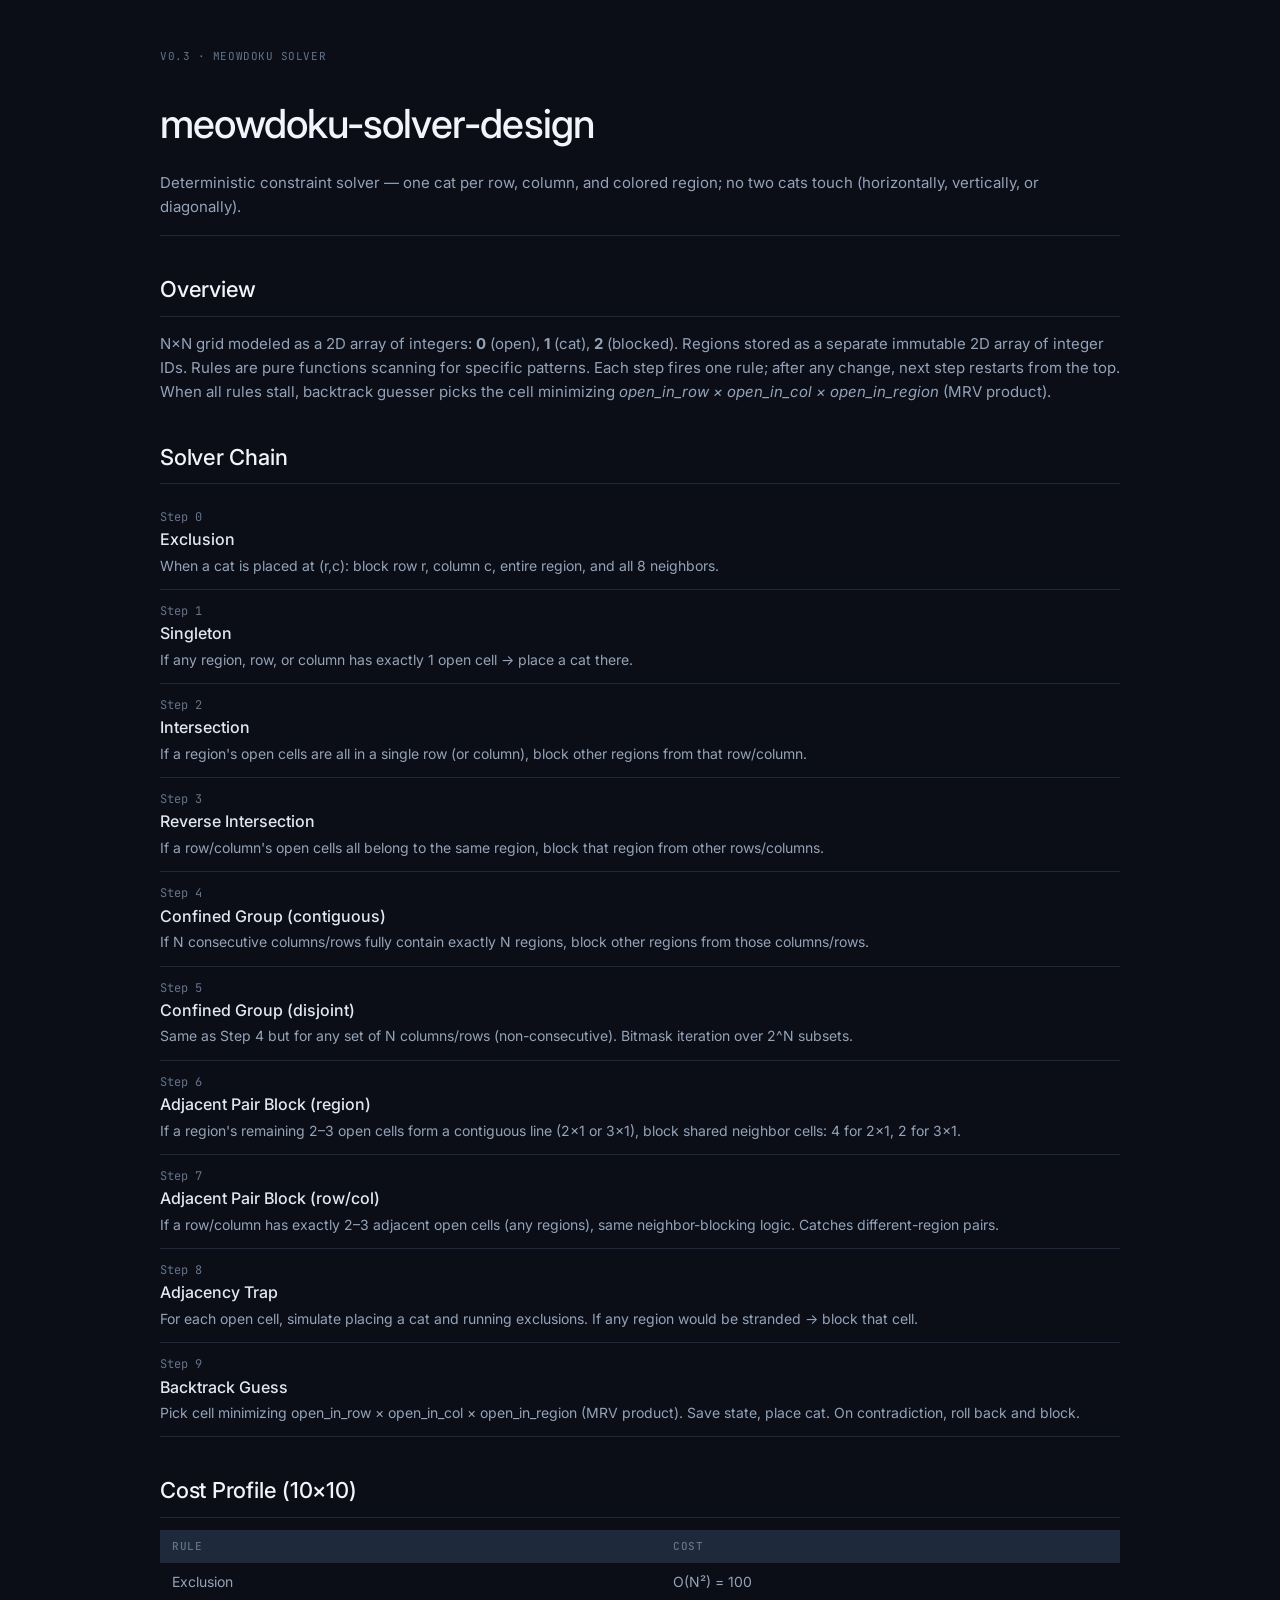
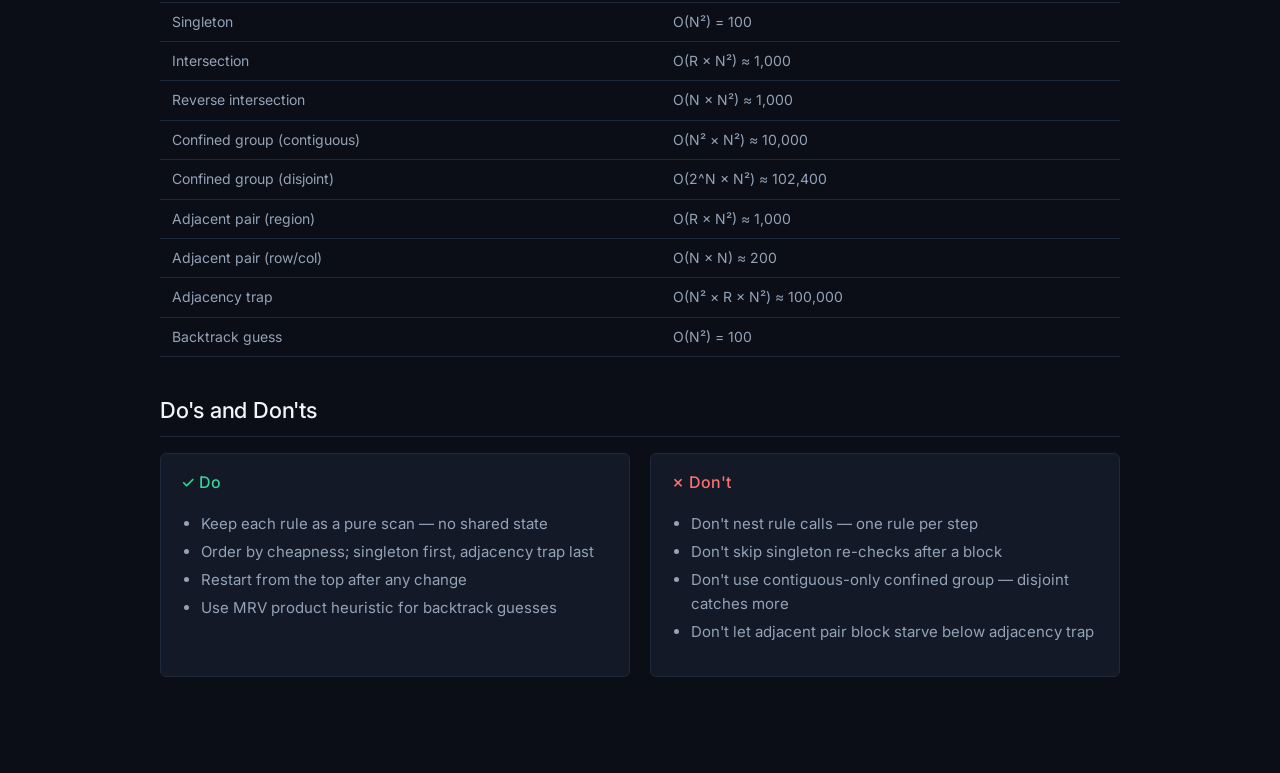
==== commit ada5e28d: "Simplify design.html — clean content using design system, not redefining it" ====
--- a/design.html
+++ b/design.html
@@ -3,345 +3,138 @@
 <head>
 <meta charset="UTF-8">
 <meta name="viewport" content="width=device-width, initial-scale=1.0">
-<title>Meowdoku Solver — Design System</title>
+<title>Meowdoku Solver — Design</title>
+<link href="https://fonts.googleapis.com/css2?family=Inter:wght@400;500;600&family=JetBrains+Mono:wght@400;500&display=swap" rel="stylesheet">
 <style>
-  @import url('https://fonts.googleapis.com/css2?family=Inter:wght@400;500;600;700&family=JetBrains+Mono:wght@400;500&display=swap');
-  * { margin: 0; padding: 0; box-sizing: border-box; }
-  body { background: #ffffff; color: #000000; font-family: Inter, system-ui, sans-serif; line-height: 1.5; }
-  .container { max-width: 1080px; margin: 0 auto; padding: 48px 32px 80px; }
-
-  /* ─── Typography ─── */
-  .display-xxl { font-size: 48px; font-weight: 500; line-height: 1.1; letter-spacing: -1.44px; margin-bottom: 8px; }
-  .display-xl  { font-size: 36px; font-weight: 500; line-height: 1.15; letter-spacing: -0.72px; margin-bottom: 6px; }
-  .display-lg  { font-size: 26px; font-weight: 500; line-height: 1.2; letter-spacing: -0.39px; margin-top: 48px; margin-bottom: 12px; }
-  .display-md  { font-size: 20px; font-weight: 500; line-height: 1.25; letter-spacing: -0.2px; margin-top: 36px; margin-bottom: 8px; }
-  .body-lg    { font-size: 17px; font-weight: 400; line-height: 1.5; letter-spacing: -0.17px; color: #555555; margin-bottom: 16px; }
-  .body-md    { font-size: 15px; font-weight: 400; line-height: 1.5; letter-spacing: -0.15px; color: #555555; }
-  .caption    { font-size: 13px; font-weight: 400; line-height: 1.5; color: #999999; }
-  .mono-caps  { font-family: 'JetBrains Mono', monospace; font-size: 11px; font-weight: 500; text-transform: uppercase; letter-spacing: 0.55px; color: #999999; }
-
-  /* ─── Layout ─── */
-  .meta-bar { display: flex; gap: 16px; align-items: center; margin-bottom: 8px; flex-wrap: wrap; }
-  .badge { display: inline-block; background: #f5f5f5; color: #666666; font-family: 'JetBrains Mono', monospace; font-size: 11px; font-weight: 500; text-transform: uppercase; letter-spacing: 0.5px; padding: 3px 10px; border-radius: 4px; border: 1px solid #e5e5e5; }
-  .subtitle { color: #999999; font-size: 15px; margin-bottom: 40px; border-bottom: 1px solid #eeeeee; padding-bottom: 20px; }
-
-  /* ─── Swatch ─── */
-  .swatch-row { display: flex; gap: 12px; flex-wrap: wrap; margin: 12px 0 20px; }
-  .swatch { display: flex; flex-direction: column; align-items: center; gap: 4px; }
-  .swatch-circle { width: 36px; height: 36px; border-radius: 50%; border: 1px solid rgba(0,0,0,0.06); }
-  .swatch-label { font-size: 11px; font-family: 'JetBrains Mono', monospace; color: #999999; }
-  .swatch-token { font-size: 10px; color: #bbbbbb; }
-
-  /* ─── Tables ─── */
-  table { width: 100%; border-collapse: collapse; margin: 12px 0 24px; font-size: 14px; }
-  th { background: #f5f5f5; color: #999999; font-family: 'JetBrains Mono', monospace; font-size: 11px; text-transform: uppercase; letter-spacing: 0.5px; padding: 10px 14px; text-align: left; border-bottom: 1px solid #eeeeee; font-weight: 500; }
-  td { padding: 10px 14px; border-bottom: 1px solid #f0f0f0; color: #444444; font-size: 14px; }
-  td:first-child { font-weight: 500; color: #000000; }
-  .token-col { font-family: 'JetBrains Mono', monospace; font-size: 12px; color: #666666; width: 180px; }
-
-  /* ─── Cards ─── */
-  .card { background: #ffffff; border: 1px solid #eeeeee; border-radius: 4px; padding: 20px 24px; margin: 12px 0 20px; }
-  .card-title { font-size: 15px; font-weight: 500; margin-bottom: 6px; }
-  .card-mono { font-family: 'JetBrains Mono', monospace; font-size: 11px; text-transform: uppercase; letter-spacing: 0.4px; color: #999999; margin-bottom: 4px; }
-
-  /* ─── Rule components ─── */
-  .rule-step { display: flex; gap: 16px; padding: 14px 0; border-bottom: 1px solid #f0f0f0; align-items: flex-start; }
-  .rule-num { font-family: 'JetBrains Mono', monospace; font-size: 13px; font-weight: 500; color: #000000; min-width: 32px; }
-  .rule-content { flex: 1; }
-  .rule-name { font-weight: 500; font-size: 15px; }
-  .rule-desc { font-size: 14px; color: #555555; margin-top: 2px; }
-  .rule-cost { font-family: 'JetBrains Mono', monospace; font-size: 11px; color: #999999; margin-top: 4px; }
-
-  /* ─── Do/Dont ─── */
-  .do-dont { display: grid; grid-template-columns: 1fr 1fr; gap: 20px; margin: 20px 0; }
-  .do-box { background: #fafafa; border: 1px solid #e5e5e5; border-radius: 4px; padding: 20px; }
-  .dont-box { background: #fafafa; border: 1px solid #e5e5e5; border-radius: 4px; padding: 20px; }
-  .do-box .card-title { color: #059669; }
-  .dont-box .card-title { color: #dc2626; }
-  .do-box ul, .dont-box ul { padding-left: 16px; margin-top: 8px; }
-  .do-box li, .dont-box li { font-size: 14px; color: #555555; margin-bottom: 4px; }
-
-  /* ─── Grid preview ─── */
-  .grid-preview { display: inline-grid; gap: 2px; margin: 8px 0; }
-  .grid-preview .row { display: flex; gap: 2px; }
-  .grid-preview .cell { width: 28px; height: 28px; border-radius: 3px; display: flex; align-items: center; justify-content: center; font-size: 10px; font-family: 'JetBrains Mono', monospace; position: relative; }
-  .grid-preview .cat { background: #10b981; color: #fff; }
-  .grid-preview .blocked { background: #1e293b; color: #475569; }
-  .grid-preview .open { background: #1e293b; border: 1px solid #334155; }
-
-  .section-divider { border: none; border-top: 1px solid #eeeeee; margin: 48px 0; }
-
+  body { background: #0b0e17; color: #e2e8f0; font-family: Inter, system-ui, sans-serif; line-height: 1.6; padding: 0; margin: 0; }
+  .container { max-width: 960px; margin: 0 auto; padding: 48px 24px 80px; }
+  h1 { font-size: 40px; font-weight: 500; letter-spacing: -0.8px; color: #f1f5f9; margin-bottom: 8px; }
+  h2 { font-size: 22px; font-weight: 500; letter-spacing: -0.22px; color: #f1f5f9; margin-top: 36px; margin-bottom: 12px; border-bottom: 1px solid #1e293b; padding-bottom: 8px; }
+  h3 { font-size: 16px; font-weight: 500; color: #cbd5e1; margin-top: 24px; margin-bottom: 8px; }
+  p, li { color: #94a3b8; font-size: 15px; }
+  p { margin-bottom: 12px; }
+  ul, ol { padding-left: 20px; margin-bottom: 16px; }
+  li { margin-bottom: 4px; }
+  .tag { font-family: 'JetBrains Mono', monospace; font-size: 11px; text-transform: uppercase; letter-spacing: 0.55px; color: #64748b; }
+  table { width: 100%; border-collapse: collapse; margin: 12px 0 20px; font-size: 14px; }
+  th { background: #1e293b; color: #64748b; font-family: 'JetBrains Mono', monospace; font-size: 11px; text-transform: uppercase; letter-spacing: 0.5px; padding: 8px 12px; text-align: left; font-weight: 500; }
+  td { padding: 8px 12px; border-bottom: 1px solid #1e293b; color: #94a3b8; font-size: 14px; }
+  .rule { padding: 12px 0; border-bottom: 1px solid #1e293b; }
+  .rule:last-child { border: none; }
+  .rule-num { font-family: 'JetBrains Mono', monospace; font-size: 12px; color: #64748b; }
+  .rule-name { font-weight: 500; color: #e2e8f0; }
+  .desc { font-size: 14px; color: #94a3b8; margin-top: 2px; }
+  .grid { display: inline-grid; gap: 2px; margin: 8px 0; }
+  .grid .row { display: flex; gap: 2px; }
+  .cell { width: 28px; height: 28px; border-radius: 3px; display: flex; align-items: center; justify-content: center; font-size: 10px; font-family: 'JetBrains Mono', monospace; }
+  .cat { background: #10b981; color: #fff; }
+  .blocked { background: #1e293b; color: #475569; }
+  .open { background: #1e293b; border: 1px solid #334155; }
+  .do-dont { display: grid; grid-template-columns: 1fr 1fr; gap: 20px; margin: 16px 0; }
+  .do-list, .dont-list { background: #131926; border: 1px solid #1e293b; border-radius: 6px; padding: 16px 20px; }
+  .do-list h3 { color: #34d399; margin: 0 0 8px 0; }
+  .dont-list h3 { color: #f87171; margin: 0 0 8px 0; }
   @media (max-width: 640px) { .do-dont { grid-template-columns: 1fr; } }
 </style>
 </head>
 <body>
 <div class="container">
+  <div class="tag">v0.3 · meowdoku solver</div>
+  <h1>meowdoku-solver-design</h1>
+  <p style="margin-bottom:32px;border-bottom:1px solid #1e293b;padding-bottom:16px;">Deterministic constraint solver — one cat per row, column, and colored region; no two cats touch (horizontally, vertically, or diagonally).</p>
 
-  <!-- ─── Front Matter ─── -->
-  <div class="meta-bar">
-    <span class="badge">v0.3</span>
-    <span class="mono-caps">meowdoku solver</span>
+  <h2>Overview</h2>
+  <p>N×N grid modeled as a 2D array of integers: <b>0</b> (open), <b>1</b> (cat), <b>2</b> (blocked). Regions stored as a separate immutable 2D array of integer IDs. Rules are pure functions scanning for specific patterns. Each step fires one rule; after any change, next step restarts from the top. When all rules stall, backtrack guesser picks the cell minimizing <i>open_in_row × open_in_col × open_in_region</i> (MRV product).</p>
+
+  <h2>Solver Chain</h2>
+
+  <div class="rule">
+    <div class="rule-num">Step 0</div>
+    <div class="rule-name">Exclusion</div>
+    <div class="desc">When a cat is placed at (r,c): block row r, column c, entire region, and all 8 neighbors.</div>
   </div>
-  <h1 class="display-xxl">meowdoku-solver-design</h1>
-  <div class="subtitle">A deterministic constraint-solving engine for Meowdoku — one cat per row, column, and colored region; no two cats touch (horizontally, vertically, or diagonally). The solver applies a cascade of pure-function logical rules, ordered by cheapness, with a fallback backtrack guesser.</div>
-
-  <!-- ─── Overview ─── -->
-  <h2 class="display-xl">Overview</h2>
-  <p class="body-lg">Meowdoku is an N×N constraint puzzle. Each cell belongs to a colored <span style="font-family:'JetBrains Mono',monospace;font-size:13px;">region</span>. The solver must place exactly one cat per row, per column, and per region, with no two cats adjacent. The grid is modeled as a 2D array of integers: <span style="font-family:'JetBrains Mono',monospace;font-size:13px;">0</span> (open), <span style="font-family:'JetBrains Mono',monospace;font-size:13px;">1</span> (cat), <span style="font-family:'JetBrains Mono',monospace;font-size:13px;">2</span> (blocked). Regions are stored as a separate immutable 2D array of integer IDs.</p>
-  <p class="body-lg">Rules are implemented as pure functions scanning the grid for specific patterns. Each fires at most once per step; after any change, the next step restarts from the top of the chain. When all rules return false, the backtrack guesser selects the cell with the lowest MRV product (open in row × open in column × open in region).</p>
-
-  <!-- ─── Colors ─── -->
-  <h2 class="display-xl">Colors</h2>
-
-  <h3 class="display-md">Surface</h3>
-  <div class="swatch-row">
-    <div class="swatch"><div class="swatch-circle" style="background:#0b0e17"></div><span class="swatch-label">Canvas</span><span class="swatch-token">#0b0e17</span></div>
-    <div class="swatch"><div class="swatch-circle" style="background:#131926;border-color:#334155"></div><span class="swatch-label">Card</span><span class="swatch-token">#131926</span></div>
-    <div class="swatch"><div class="swatch-circle" style="background:#1e293b"></div><span class="swatch-label">Surface</span><span class="swatch-token">#1e293b</span></div>
-    <div class="swatch"><div class="swatch-circle" style="background:#334155"></div><span class="swatch-label">Hairline</span><span class="swatch-token">#334155</span></div>
-    <div class="swatch"><div class="swatch-circle" style="background:#ffffff;border-color:#cccccc"></div><span class="swatch-label">White</span><span class="swatch-token">#ffffff</span></div>
+  <div class="rule">
+    <div class="rule-num">Step 1</div>
+    <div class="rule-name">Singleton</div>
+    <div class="desc">If any region, row, or column has exactly 1 open cell → place a cat there.</div>
+  </div>
+  <div class="rule">
+    <div class="rule-num">Step 2</div>
+    <div class="rule-name">Intersection</div>
+    <div class="desc">If a region's open cells are all in a single row (or column), block other regions from that row/column.</div>
+  </div>
+  <div class="rule">
+    <div class="rule-num">Step 3</div>
+    <div class="rule-name">Reverse Intersection</div>
+    <div class="desc">If a row/column's open cells all belong to the same region, block that region from other rows/columns.</div>
+  </div>
+  <div class="rule">
+    <div class="rule-num">Step 4</div>
+    <div class="rule-name">Confined Group (contiguous)</div>
+    <div class="desc">If N consecutive columns/rows fully contain exactly N regions, block other regions from those columns/rows.</div>
+  </div>
+  <div class="rule">
+    <div class="rule-num">Step 5</div>
+    <div class="rule-name">Confined Group (disjoint)</div>
+    <div class="desc">Same as Step 4 but for any set of N columns/rows (non-consecutive). Bitmask iteration over 2^N subsets.</div>
+  </div>
+  <div class="rule">
+    <div class="rule-num">Step 6</div>
+    <div class="rule-name">Adjacent Pair Block (region)</div>
+    <div class="desc">If a region's remaining 2–3 open cells form a contiguous line (2×1 or 3×1), block shared neighbor cells: 4 for 2×1, 2 for 3×1.</div>
+  </div>
+  <div class="rule">
+    <div class="rule-num">Step 7</div>
+    <div class="rule-name">Adjacent Pair Block (row/col)</div>
+    <div class="desc">If a row/column has exactly 2–3 adjacent open cells (any regions), same neighbor-blocking logic. Catches different-region pairs.</div>
+  </div>
+  <div class="rule">
+    <div class="rule-num">Step 8</div>
+    <div class="rule-name">Adjacency Trap</div>
+    <div class="desc">For each open cell, simulate placing a cat and running exclusions. If any region would be stranded → block that cell.</div>
+  </div>
+  <div class="rule">
+    <div class="rule-num">Step 9</div>
+    <div class="rule-name">Backtrack Guess</div>
+    <div class="desc">Pick cell minimizing open_in_row × open_in_col × open_in_region (MRV product). Save state, place cat. On contradiction, roll back and block.</div>
   </div>
 
-  <h3 class="display-md">Text</h3>
-  <div class="swatch-row">
-    <div class="swatch"><div class="swatch-circle" style="background:#f1f5f9"></div><span class="swatch-label">Headline</span><span class="swatch-token">#f1f5f9</span></div>
-    <div class="swatch"><div class="swatch-circle" style="background:#cbd5e1"></div><span class="swatch-label">Subhead</span><span class="swatch-token">#cbd5e1</span></div>
-    <div class="swatch"><div class="swatch-circle" style="background:#94a3b8"></div><span class="swatch-label">Body</span><span class="swatch-token">#94a3b8</span></div>
-    <div class="swatch"><div class="swatch-circle" style="background:#64748b"></div><span class="swatch-label">Muted</span><span class="swatch-token">#64748b</span></div>
-  </div>
-
-  <h3 class="display-md">Semantic</h3>
-  <div class="swatch-row">
-    <div class="swatch"><div class="swatch-circle" style="background:#10b981"></div><span class="swatch-label">Cat</span><span class="swatch-token">#10b981</span></div>
-    <div class="swatch"><div class="swatch-circle" style="background:#fbbf24"></div><span class="swatch-label">Selected</span><span class="swatch-token">#fbbf24</span></div>
-    <div class="swatch"><div class="swatch-circle" style="background:#f87171"></div><span class="swatch-label">Error</span><span class="swatch-token">#f87171</span></div>
-    <div class="swatch"><div class="swatch-circle" style="background:#818cf8"></div><span class="swatch-label">Highlight</span><span class="swatch-token">#818cf8</span></div>
-    <div class="swatch"><div class="swatch-circle" style="background:#34d399"></div><span class="swatch-label">Pulse</span><span class="swatch-token">#34d399</span></div>
-  </div>
-
-  <h3 class="display-md">Region palette (10 regions)</h3>
-  <div class="swatch-row">
-    <div class="swatch"><div class="swatch-circle" style="background:#ef4444"></div><span class="swatch-label">R0</span><span class="swatch-token">#ef4444</span></div>
-    <div class="swatch"><div class="swatch-circle" style="background:#f97316"></div><span class="swatch-label">R1</span><span class="swatch-token">#f97316</span></div>
-    <div class="swatch"><div class="swatch-circle" style="background:#eab308"></div><span class="swatch-label">R2</span><span class="swatch-token">#eab308</span></div>
-    <div class="swatch"><div class="swatch-circle" style="background:#22c55e"></div><span class="swatch-label">R3</span><span class="swatch-token">#22c55e</span></div>
-    <div class="swatch"><div class="swatch-circle" style="background:#06b6d4"></div><span class="swatch-label">R4</span><span class="swatch-token">#06b6d4</span></div>
-    <div class="swatch"><div class="swatch-circle" style="background:#6366f1"></div><span class="swatch-label">R5</span><span class="swatch-token">#6366f1</span></div>
-    <div class="swatch"><div class="swatch-circle" style="background:#d946ef"></div><span class="swatch-label">R6</span><span class="swatch-token">#d946ef</span></div>
-    <div class="swatch"><div class="swatch-circle" style="background:#64748b"></div><span class="swatch-label">R7</span><span class="swatch-token">#64748b</span></div>
-    <div class="swatch"><div class="swatch-circle" style="background:#84cc16"></div><span class="swatch-label">R8</span><span class="swatch-token">#84cc16</span></div>
-    <div class="swatch"><div class="swatch-circle" style="background:#14b8a6"></div><span class="swatch-label">R9</span><span class="swatch-token">#14b8a6</span></div>
-  </div>
-
-  <!-- ─── Typography ─── -->
-  <hr class="section-divider">
-  <h2 class="display-xl">Typography</h2>
-  <p class="body-lg">Two faces carry the solver interface. <strong>Inter</strong> (400 / 500 / 600) for all UI text — labels, buttons, logs. <strong>JetBrains Mono</strong> (400 / 500) for all data — grid coordinates, region IDs, JSON export, solver log messages.</p>
-
+  <h2>Cost Profile (10×10)</h2>
   <table>
-    <tr><th>Token</th><th>Size</th><th>Weight</th><th>Line Height</th><th>Letter Spacing</th><th>Use</th></tr>
-    <tr><td class="token-col">display-xxl</td><td>48px</td><td>500</td><td>52.8px</td><td>-1.44px</td><td>Page headline (design.html)</td></tr>
-    <tr><td class="token-col">display-xl</td><td>36px</td><td>500</td><td>41.4px</td><td>-0.72px</td><td>Section headline</td></tr>
-    <tr><td class="token-col">display-lg</td><td>26px</td><td>500</td><td>31.2px</td><td>-0.39px</td><td>Sub-section headline</td></tr>
-    <tr><td class="token-col">display-md</td><td>20px</td><td>500</td><td>25px</td><td>-0.2px</td><td>Card title</td></tr>
-    <tr><td class="token-col">body-lg</td><td>17px</td><td>400</td><td>25.5px</td><td>-0.17px</td><td>Lead paragraph / description</td></tr>
-    <tr><td class="token-col">body-md</td><td>15px</td><td>400</td><td>22.5px</td><td>-0.15px</td><td>Default body text</td></tr>
-    <tr><td class="token-col">body-md-strong</td><td>15px</td><td>500</td><td>22.5px</td><td>-0.15px</td><td>Emphasis in body</td></tr>
-    <tr><td class="token-col">caption</td><td>13px</td><td>400</td><td>19.5px</td><td>0</td><td>Secondary / footer text</td></tr>
-    <tr><td class="token-col">mono-caps</td><td>11px</td><td>500</td><td>11px</td><td>0.55px</td><td>Eyebrow label, table header</td></tr>
-    <tr><td class="token-col">mono-body</td><td>13px</td><td>400</td><td>19.5px</td><td>0</td><td>Code, log messages, coordinates</td></tr>
+    <tr><th>Rule</th><th>Cost</th></tr>
+    <tr><td>Exclusion</td><td>O(N²) = 100</td></tr>
+    <tr><td>Singleton</td><td>O(N²) = 100</td></tr>
+    <tr><td>Intersection</td><td>O(R × N²) ≈ 1,000</td></tr>
+    <tr><td>Reverse intersection</td><td>O(N × N²) ≈ 1,000</td></tr>
+    <tr><td>Confined group (contiguous)</td><td>O(N² × N²) ≈ 10,000</td></tr>
+    <tr><td>Confined group (disjoint)</td><td>O(2^N × N²) ≈ 102,400</td></tr>
+    <tr><td>Adjacent pair (region)</td><td>O(R × N²) ≈ 1,000</td></tr>
+    <tr><td>Adjacent pair (row/col)</td><td>O(N × N) ≈ 200</td></tr>
+    <tr><td>Adjacency trap</td><td>O(N² × R × N²) ≈ 100,000</td></tr>
+    <tr><td>Backtrack guess</td><td>O(N²) = 100</td></tr>
   </table>
 
-  <!-- ─── Spacing ─── -->
-  <hr class="section-divider">
-  <h2 class="display-xl">Spacing</h2>
-  <table>
-    <tr><th>Token</th><th>Value</th><th>Use</th></tr>
-    <tr><td class="token-col">gap-xs</td><td>4px</td><td>Inline gap between cells in grid row</td></tr>
-    <tr><td class="token-col">gap-sm</td><td>8px</td><td>Button group spacing</td></tr>
-    <tr><td class="token-col">gap-md</td><td>12px</td><td>Toolbar button spacing</td></tr>
-    <tr><td class="token-col">gap-lg</td><td>16px</td><td>Section internal padding</td></tr>
-    <tr><td class="token-col">gap-xl</td><td>20px</td><td>Card interior padding</td></tr>
-    <tr><td class="token-col">gap-2xl</td><td>24px</td><td>Panel gutter</td></tr>
-    <tr><td class="token-col">gap-3xl</td><td>32px</td><td>Container padding</td></tr>
-    <tr><td class="token-col">gap-section</td><td>40px</td><td>Between major UI sections</td></tr>
-  </table>
-
-  <!-- ─── Shapes ─── -->
-  <hr class="section-divider">
-  <h2 class="display-xl">Shapes</h2>
-  <table>
-    <tr><th>Token</th><th>Value</th><th>Use</th></tr>
-    <tr><td class="token-col">rounded-sm</td><td>4px</td><td>Grid cells, buttons, log entries</td></tr>
-    <tr><td class="token-col">rounded-md</td><td>8px</td><td>Card containers, toolbar panels</td></tr>
-    <tr><td class="token-col">rounded-lg</td><td>12px</td><td>Main solver panel</td></tr>
-    <tr><td class="token-col">rounded-full</td><td>9999px</td><td>Color swatch tools (palette circles)</td></tr>
-  </table>
-
-  <!-- ─── Solver Chain ─── -->
-  <hr class="section-divider">
-  <h2 class="display-xl">Solver Chain</h2>
-  <p class="body-lg">Each step fires exactly one rule. If it returns true, the next step restarts from the top. The chain is ordered by cheapness — fastest scans first.</p>
-
-  <div class="rule-step">
-    <div class="rule-num">0</div>
-    <div class="rule-content">
-      <div class="rule-name">Exclusion</div>
-      <div class="rule-desc">When a cat is placed at (r,c): block row r, column c, region <span style="font-family:'JetBrains Mono',monospace;">regions[r][c]</span>, and all 8 neighbors.</div>
-      <div class="rule-cost">cost: O(N²) — 100 cells</div>
-    </div>
-  </div>
-
-  <div class="rule-step">
-    <div class="rule-num">1</div>
-    <div class="rule-content">
-      <div class="rule-name">Singleton</div>
-      <div class="rule-desc">If any region, row, or column has exactly 1 open cell → place a cat there.</div>
-      <div class="rule-cost">cost: O(N²) — 100 cells</div>
-    </div>
-  </div>
-
-  <div class="rule-step">
-    <div class="rule-num">2</div>
-    <div class="rule-content">
-      <div class="rule-name">Intersection</div>
-      <div class="rule-desc">If a region's open cells are all in a single row (or column), block other regions from that row/column.</div>
-      <div class="rule-cost">cost: O(R × N²) ≈ 1,000</div>
-    </div>
-  </div>
-
-  <div class="rule-step">
-    <div class="rule-num">3</div>
-    <div class="rule-content">
-      <div class="rule-name">Reverse Intersection</div>
-      <div class="rule-desc">If a row's (or column's) open cells all belong to the same region, block that region from other rows/columns.</div>
-      <div class="rule-cost">cost: O(N × N²) ≈ 1,000</div>
-    </div>
-  </div>
-
-  <div class="rule-step">
-    <div class="rule-num">4</div>
-    <div class="rule-content">
-      <div class="rule-name">Confined Group (contiguous)</div>
-      <div class="rule-desc">If N consecutive columns (or rows) fully contain exactly N regions, those regions are locked to those columns. Block other regions from those columns.</div>
-      <div class="rule-cost">cost: O(N² × N²) ≈ 10,000</div>
-    </div>
-  </div>
-
-  <div class="rule-step">
-    <div class="rule-num">5</div>
-    <div class="rule-content">
-      <div class="rule-name">Confined Group (disjoint)</div>
-      <div class="rule-desc">Same as #4 but for any set of N columns — not necessarily consecutive. Bitmask iteration over 2^N subsets.</div>
-      <div class="rule-cost">cost: O(2^N × N²) ≈ 102,400</div>
-    </div>
-  </div>
-
-  <div class="rule-step">
-    <div class="rule-num">6</div>
-    <div class="rule-content">
-      <div class="rule-name">Adjacent Pair Block (region)</div>
-      <div class="rule-desc">If a region's remaining 2–3 open cells form a contiguous line (2×1 or 3×1), block the shared neighbor cells: 4 cells for 2×1, 2 for 3×1.</div>
-      <div class="rule-cost">cost: O(R × N²) ≈ 1,000</div>
-    </div>
-  </div>
-
-  <div class="rule-step">
-    <div class="rule-num">7</div>
-    <div class="rule-content">
-      <div class="rule-name">Adjacent Pair Block (row/col)</div>
-      <div class="rule-desc">If a row (or column) has exactly 2–3 adjacent open cells (any regions), same neighbor-blocking logic. Catches different-region pairs.</div>
-      <div class="rule-cost">cost: O(N × N) ≈ 200</div>
-    </div>
-  </div>
-
-  <div class="rule-step">
-    <div class="rule-num">8</div>
-    <div class="rule-content">
-      <div class="rule-name">Adjacency Trap</div>
-      <div class="rule-desc">For each open cell, simulate placing a cat and running exclusions. If any region would be stranded → block that cell.</div>
-      <div class="rule-cost">cost: O(N² × R × N²) ≈ 100,000</div>
-    </div>
-  </div>
-
-  <div class="rule-step">
-    <div class="rule-num">9</div>
-    <div class="rule-content">
-      <div class="rule-name">Backtrack Guess</div>
-      <div class="rule-desc">Pick cell minimizing <span style="font-family:'JetBrains Mono',monospace;">open_in_row × open_in_col × open_in_region</span>. Save state, place cat. On contradiction, roll back and block.</div>
-      <div class="rule-cost">cost: O(N²) = 100</div>
-    </div>
-  </div>
-
-  <!-- ─── Components ─── -->
-  <hr class="section-divider">
-  <h2 class="display-xl">Components</h2>
-
-  <div class="card">
-    <div class="card-mono">grid-cell</div>
-    <div class="card-title">Grid Cell</div>
-    <p class="body-md">Each cell in the N×N grid. Displays region number (small, top-left), cell state icon (cat, blocked, or empty). On hover: shows tooltip with coordinates and region ID. Click: toggle cycle (open → cat → blocked → open) when in edit mode.</p>
-    <table>
-      <tr><th>State</th><th>Value</th><th>Background</th><th>Display</th></tr>
-      <tr><td>Open</td><td>0</td><td>Region color, 15% opacity</td><td>Empty, region number in muted</td></tr>
-      <tr><td>Cat</td><td>1</td><td>#10b981 with 25% opacity</td><td>🐱 emoji, region color border</td></tr>
-      <tr><td>Blocked</td><td>2</td><td>Region color, 8% opacity</td><td>✕ symbol, darker fill</td></tr>
-    </table>
-  </div>
-
-  <div class="card">
-    <div class="card-mono">color-toolbar</div>
-    <div class="card-title">Color Palette Toolbar</div>
-    <p class="body-md">Horizontal row of region swatches (0–9) as circular buttons. When clicked, sets the active region for grid editing. Also includes tool buttons: Inspect (view cell info), Cat (place cat), Block (place block). Active tool has highlighted border.</p>
-  </div>
-
-  <div class="card">
-    <div class="card-mono">log-panel</div>
-    <div class="card-title">Solver Log Panel</div>
-    <p class="body-md">Scrolling log list showing each step's action. Each entry prefixed with <span style="font-family:'JetBrains Mono',monospace;">[RULE: RULENAME]</span> in a color-coded badge. Styled as a compact monospace feed with hairline separators.</p>
-  </div>
-
-  <div class="card">
-    <div class="card-mono">control-bar</div>
-    <div class="card-title">Control Bar</div>
-    <p class="body-md">Row of action buttons: Step (single rule), Auto (continuous solve), Back (undo one rule), Reset (clear grid), Export JSON, Load JSON. Each is a compact pill with mono-caps label, styled on dark surface with subtle border.</p>
-  </div>
-
-  <div class="card">
-    <div class="card-mono">json-panel</div>
-    <div class="card-title">JSON Import / Export Panel</div>
-    <p class="body-md">Textarea for pasting puzzle configurations (Gemini format or solver format). Auto-detects format — color-name array or numeric region IDs. Export button copies current grid state as JSON to clipboard.</p>
-  </div>
-
-  <!-- ─── Do's and Don'ts ─── -->
-  <hr class="section-divider">
-  <h2 class="display-xl">Do's and Don'ts</h2>
-
+  <h2>Do's and Don'ts</h2>
   <div class="do-dont">
-    <div class="do-box">
-      <div class="card-title">✓ Do</div>
+    <div class="do-list">
+      <h3>✓ Do</h3>
       <ul>
-        <li>Keep each rule as a pure scan — no shared state between rules</li>
-        <li>Order rules by cheapness; singleton first, adjacency trap last</li>
-        <li>Restart from the top after any change — cascading effects matter</li>
+        <li>Keep each rule as a pure scan — no shared state</li>
+        <li>Order by cheapness; singleton first, adjacency trap last</li>
+        <li>Restart from the top after any change</li>
         <li>Use MRV product heuristic for backtrack guesses</li>
-        <li>Display step-by-step with one rule per step for clarity</li>
-        <li>Auto-detect Gemini format on JSON import</li>
       </ul>
     </div>
-    <div class="dont-box">
-      <div class="card-title">✗ Don't</div>
+    <div class="dont-list">
+      <h3>✗ Don't</h3>
       <ul>
-        <li>Don't nest rule calls inside each other — one rule per step</li>
+        <li>Don't nest rule calls — one rule per step</li>
         <li>Don't skip singleton re-checks after a block</li>
         <li>Don't use contiguous-only confined group — disjoint catches more</li>
         <li>Don't let adjacent pair block starve below adjacency trap</li>
-        <li>Don't hardcode 9×9 — support any N up to 12</li>
-        <li>Don't expose cat placements that violate diagonal adjacency</li>
       </ul>
     </div>
   </div>
-
 </div>
 </body>
 </html>
